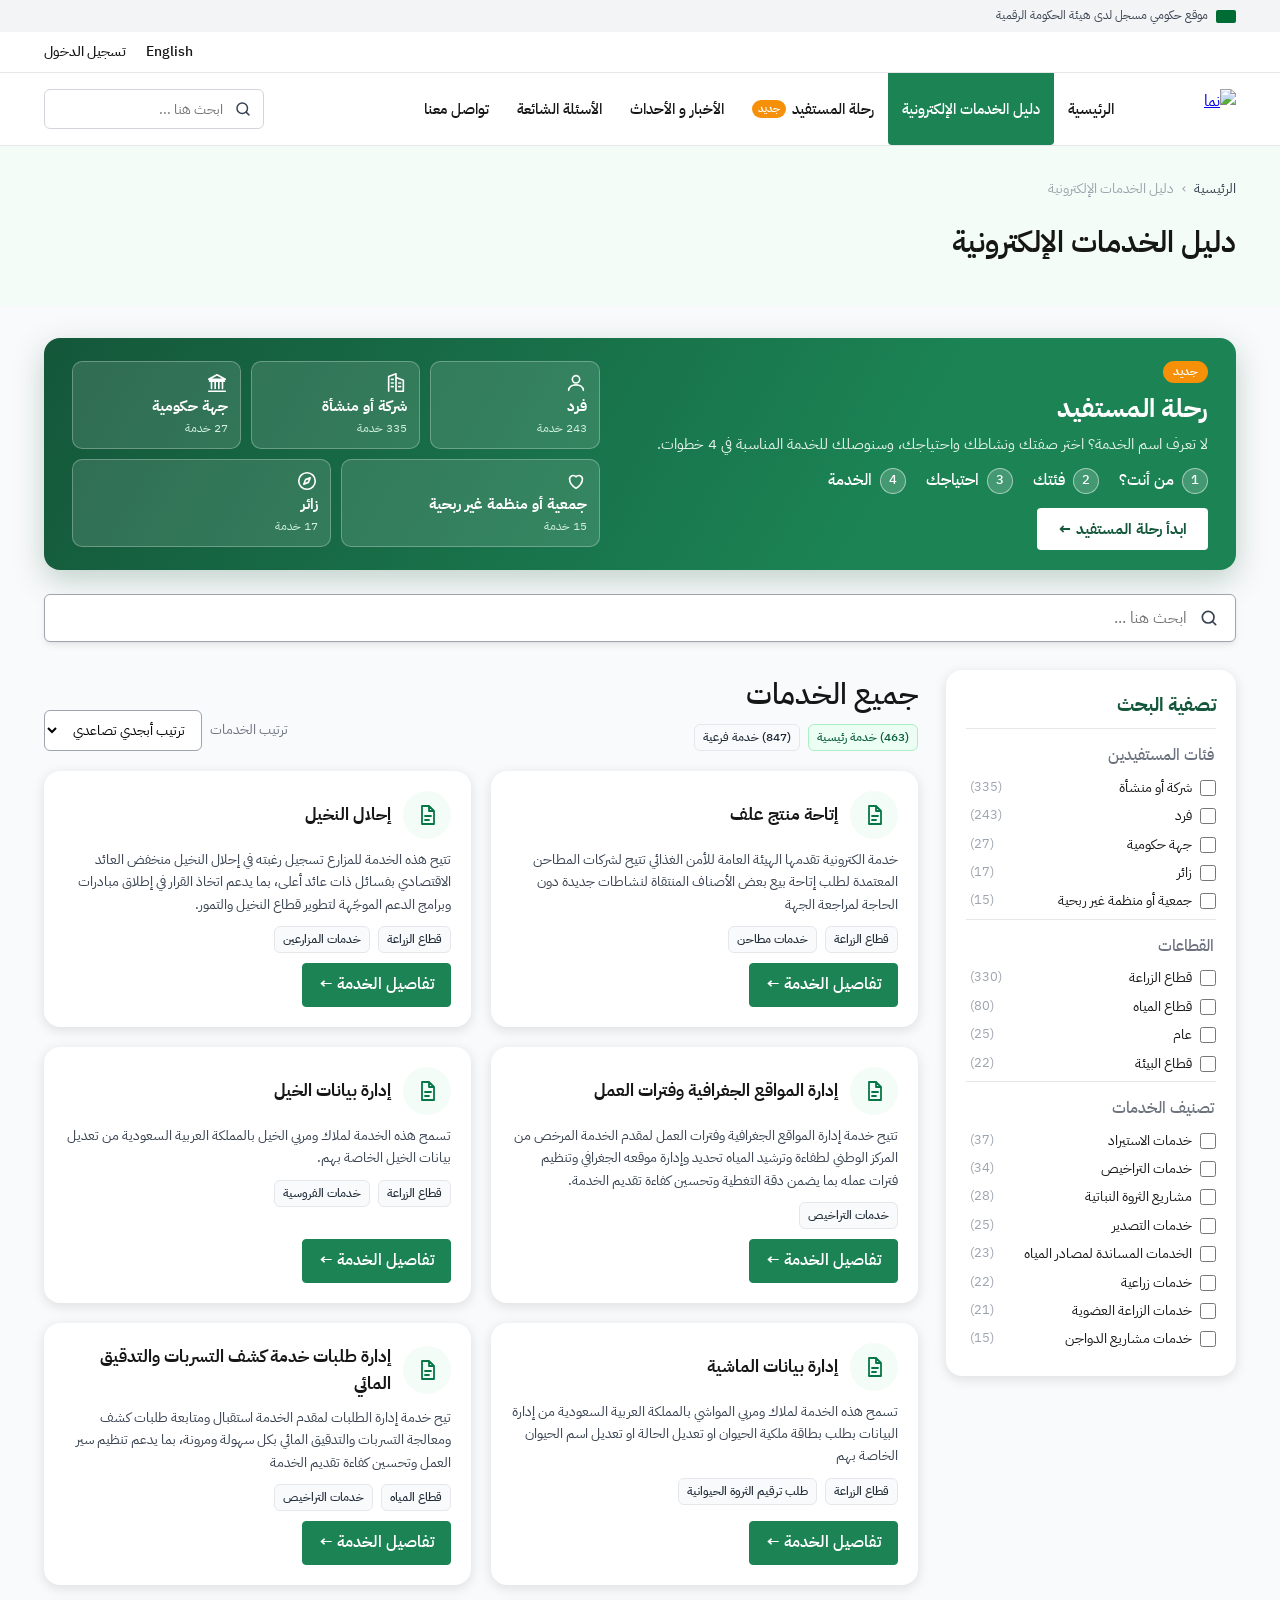
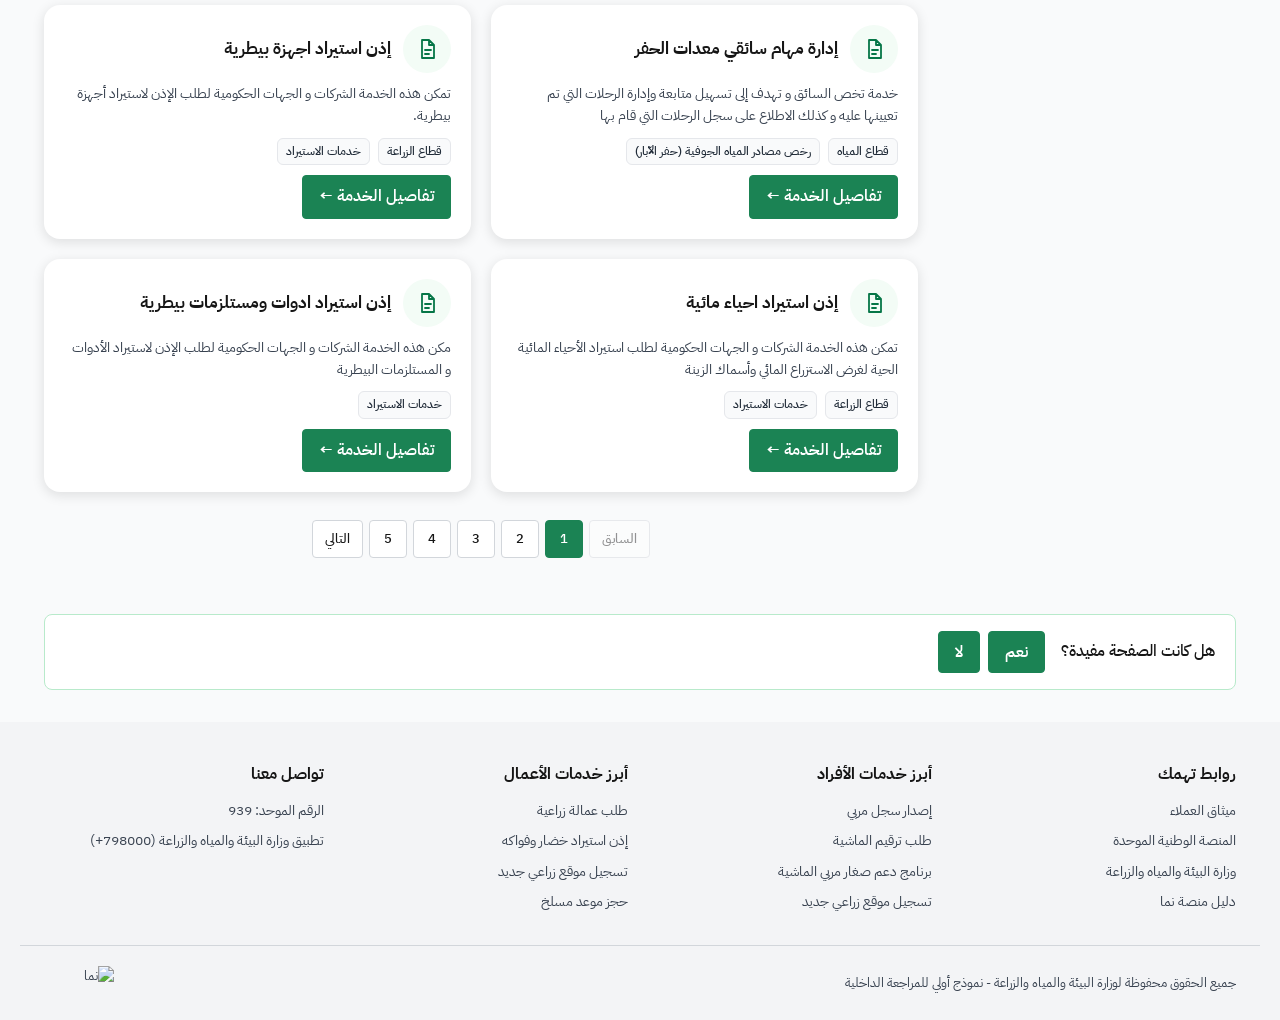
==== index.html @ 1d20d7cd "Add files via upload" ====
<!DOCTYPE html>
<html lang="ar" dir="rtl">
<head>
  <meta charset="UTF-8">
  <meta name="viewport" content="width=device-width, initial-scale=1.0">
  <title>نما | دليل الخدمات الإلكترونية</title>
  <link rel="preconnect" href="https://fonts.googleapis.com">
  <link rel="preconnect" href="https://fonts.gstatic.com" crossorigin>
  <link rel="stylesheet" href="https://fonts.googleapis.com/css2?family=IBM+Plex+Sans+Arabic:wght@400;500;600;700&display=swap">
  <link rel="stylesheet" href="styles.css">
</head>
<body data-page="guide" class="guide-page">
  <header id="site-header"></header>

  <section class="page-header">
    <div class="container">
      <nav class="breadcrumb" aria-label="مسار التنقل">
        <a href="https://naama.sa" target="_blank" rel="noopener noreferrer">الرئيسية</a>
        <span class="sep">›</span>
        <a href="index.html" aria-current="page">دليل الخدمات الإلكترونية</a>
      </nav>
      <h1>دليل الخدمات الإلكترونية</h1>
    </div>
  </section>

  <main class="container main-content">
    <section class="journey-banner" aria-labelledby="journey-banner-title">
      <div class="journey-banner-text">
        <span class="journey-banner-tag">جديد</span>
        <h2 id="journey-banner-title">رحلة المستفيد</h2>
        <p>لا تعرف اسم الخدمة؟ اختر صفتك ونشاطك واحتياجك، وسنوصلك للخدمة المناسبة في 4 خطوات.</p>
        <ol class="journey-steps">
          <li><span>1</span>من أنت؟</li>
          <li><span>2</span>فئتك</li>
          <li><span>3</span>احتياجك</li>
          <li><span>4</span>الخدمة</li>
        </ol>
        <a class="btn btn-white" href="journey.html">ابدأ رحلة المستفيد ←</a>
      </div>
      <nav id="journey-types" class="journey-types" aria-label="ابدأ الرحلة حسب نوع المستفيد"></nav>
    </section>

    <div class="search-holder">
      <svg class="search-icon" viewBox="0 0 24 24" aria-hidden="true">
        <circle cx="11" cy="11" r="7"></circle><path d="M20 20l-3.5-3.5"></path>
      </svg>
      <input id="guide-search" type="search" autocomplete="off" placeholder="ابحث هنا ..." aria-label="ابحث في الخدمات">
    </div>

    <div class="guide-layout">
      <aside class="filters" aria-labelledby="filters-title">
        <div class="filters-head">
          <h2 id="filters-title">تصفية البحث</h2>
          <button id="clear-filters" class="link-button" type="button" hidden>مسح التصفية</button>
        </div>
        <div id="filter-groups"></div>
      </aside>

      <section class="guide-results" aria-live="polite">
        <div class="results-head">
          <div>
            <h2>جميع الخدمات</h2>
            <div id="results-count" class="service-meta"></div>
          </div>
          <label class="sort-control">
            <span>ترتيب الخدمات</span>
            <select id="sort-select" class="form-control">
              <option value="az">ترتيب أبجدي تصاعدي</option>
              <option value="za">ترتيب أبجدي تنازلي</option>
            </select>
          </label>
        </div>
        <div id="guide-list" class="guide-list"></div>
        <nav id="pagination" class="pagination" aria-label="ترقيم الصفحات"></nav>
      </section>
    </div>
  </main>

  <footer id="site-footer" class="site-footer"></footer>

  <script src="layout.js"></script>
  <script src="dom.js"></script>
  <script src="data.js"></script>
  <script src="guide.js"></script>
</body>
</html>
---- styles.css ----
/* ألوان وخطوط مأخوذة من متغيرات منصة نما (naama.sa) */
:root {
  --primary: #1b8354;
  --primary-dark: #14573a;
  --primary-icon: #067647;
  --primary-25: #f7fdf9;
  --primary-50: #f3fcf6;
  --success-50: #ecfdf3;
  --success-200: #abefc6;
  --success-800: #085d3a;
  --text-default: #161616;
  --text-paragraph: #384250;
  --text-secondary: #6c737f;
  --text-muted: #9da4ae;
  --neutral-25: #f9fafb;
  --neutral-100: #f3f4f6;
  --neutral-200: #e5e7eb;
  --neutral-300: #d2d6db;
  --neutral-800: #1f2a37;
  --card-shadow: 0 3px 12px 1px rgba(0, 0, 0, .1);
  --input-shadow: 0 4px 8px -2px rgba(16, 24, 40, .1), 0 2px 4px -2px rgba(16, 24, 40, .06);
  --font: "IBM Plex Sans Arabic", "Segoe UI", Tahoma, sans-serif;
}

* { box-sizing: border-box; }

body {
  margin: 0;
  font-family: var(--font);
  font-size: 16px;
  background: var(--neutral-25);
  color: var(--text-default);
  line-height: 1.6;
}

button, input, select { font-family: inherit; }

.container { max-width: 1240px; margin: 0 auto; padding: 0 24px; }

/* ---------- الشريط العلوي ---------- */
.gov-stamp { background: var(--neutral-100); font-size: 12px; color: var(--text-paragraph); }
.gov-stamp-inner { display: flex; align-items: center; gap: 8px; min-height: 32px; }
.gov-stamp .flag { width: 20px; height: 13px; border-radius: 2px; background: #006c35; }
.top-bar { background: #fff; border-bottom: 1px solid var(--neutral-200); font-size: 14px; }
.top-bar-inner { display: flex; justify-content: flex-end; gap: 20px; min-height: 40px; align-items: center; }
.top-bar a { color: var(--text-default); text-decoration: none; font-weight: 500; }
.top-bar a:hover { color: var(--primary); }
.site-header { background: #fff; border-bottom: 1px solid var(--neutral-200); }
.header-inner { display: flex; align-items: stretch; gap: 24px; min-height: 72px; }
.nav-new {
  margin-inline-start: 6px; padding: 0 6px; border-radius: 10px; font-size: 11px; font-weight: 600;
  background: #f79009; color: #fff;
}
.header-search { position: relative; margin-inline-start: auto; align-self: center; width: 220px; }
.header-search input {
  width: 100%; height: 40px; border: 1px solid var(--neutral-300); border-radius: 6px;
  padding: 0 40px 0 12px; font-size: 14px; outline: none; background: #fff;
}
.header-search input:focus { border-color: var(--primary); }
.header-search .search-icon { right: 12px; width: 18px; height: 18px; }
.brand { display: flex; align-items: center; }
.brand img { display: block; height: 40px; width: auto; }
.main-nav { display: flex; align-items: stretch; flex-wrap: wrap; }
.main-nav a {
  display: flex; align-items: center; padding: 0 14px; color: var(--text-default);
  text-decoration: none; font-size: 15px; font-weight: 500;
}
.main-nav a:hover { color: var(--primary); }
.main-nav a.active { background: var(--primary); color: #fff; border-radius: 0 0 4px 4px; }

/* ---------- ترويسة الصفحة ---------- */
.page-header { background: var(--primary-50); padding: 32px 0 36px; }
.breadcrumb { display: flex; flex-wrap: wrap; gap: 8px; font-size: 14px; color: var(--text-muted); margin-bottom: 18px; }
.breadcrumb a { color: var(--text-paragraph); text-decoration: none; }
.breadcrumb a:last-child { color: var(--text-muted); }
.breadcrumb a:hover { color: var(--primary); }
.breadcrumb .sep { color: var(--text-muted); }
.step-label { margin: 0; color: var(--primary); font-weight: 600; font-size: 14px; }
.page-header h1 { margin: 4px 0; font-size: 30px; font-weight: 600; color: var(--text-default); }
.step-hint { margin: 0; color: var(--text-secondary); }

/* ---------- البحث ---------- */
.main-content { padding-top: 32px; padding-bottom: 48px; }
.search-holder {
  position: relative; background: #fff; border: 1px solid var(--text-muted); border-radius: 6px;
  box-shadow: var(--input-shadow);
}
.search-holder:focus-within { border-color: var(--primary); }
.search-icon {
  position: absolute; top: 50%; right: 16px; width: 20px; height: 20px; transform: translateY(-50%);
  fill: none; stroke: var(--text-paragraph); stroke-width: 2; stroke-linecap: round;
}
.search-holder input {
  width: 100%; height: 46px; border: 0; background: transparent; padding: 0 48px 0 16px;
  font-size: 16px; color: var(--text-default); outline: none;
}
.search-summary { margin: 10px 0 0; color: var(--text-secondary); font-size: 14px; }
.search-summary:empty { display: none; }

.toolbar { display: flex; justify-content: flex-end; align-items: center; margin: 20px 0 24px; }

/* ---------- الأزرار ---------- */
.btn {
  display: inline-flex; align-items: center; gap: 6px; border: 1px solid transparent; border-radius: 4px;
  padding: 8px 16px; font-size: 14px; font-weight: 500; cursor: pointer; text-decoration: none;
}
.btn[hidden] { display: none; }
.btn-light { background: var(--neutral-100); color: var(--text-default); }
.btn-light:hover { background: var(--neutral-200); }
.btn-primary { background: var(--primary); border-color: var(--primary); color: #fff; font-size: 16px; font-weight: 600; }
.btn-primary:hover { background: var(--primary-dark); border-color: var(--primary-dark); }

/* ---------- بطاقات الاختيار ---------- */
.card-grid { display: grid; grid-template-columns: repeat(auto-fill, minmax(250px, 1fr)); gap: 24px; }
/* خمس بطاقات في السطر على الشاشات العريضة، وتلتف تلقائيًا على الشاشات الصغيرة. */
@media (min-width: 900px) {
  .grid-5 { grid-template-columns: repeat(5, minmax(0, 1fr)); gap: 16px; }
}
.choice-card {
  background: #fff; border-radius: 16px; padding: 20px; box-shadow: var(--card-shadow);
  display: flex; flex-direction: column; align-items: flex-start; gap: 10px;
  color: inherit; text-decoration: none; transition: transform .15s, box-shadow .15s;
  border: 1px solid transparent;
}
.choice-card:hover, .choice-card:focus-visible {
  transform: translateY(-3px); border-color: var(--primary); outline: none;
  box-shadow: 0 8px 24px rgba(27, 131, 84, .18);
}
.choice-card.general { background: var(--primary-25); }
.icon-circle {
  width: 48px; height: 48px; border-radius: 50%; background: var(--primary-50); color: var(--primary-icon);
  display: grid; place-items: center; flex-shrink: 0;
}
.icon-circle svg { width: 24px; height: 24px; fill: none; stroke: currentColor; stroke-width: 1.8; stroke-linecap: round; stroke-linejoin: round; }
.choice-card .title { font-size: 18px; font-weight: 700; color: var(--text-default); }
.choice-card .crumb { color: var(--text-secondary); font-size: 12px; }

/* ---------- الشارات ---------- */
.badge {
  display: inline-block; font-size: 12px; font-weight: 500; padding: 3px 8px; border-radius: 6px;
  background: var(--neutral-25); border: 1px solid var(--neutral-200); color: var(--neutral-800);
}
.badge-success { background: var(--success-50); border-color: var(--success-200); color: var(--success-800); }
/* ---------- بطاقات الخدمات ---------- */
.service-list { display: grid; grid-template-columns: repeat(auto-fill, minmax(360px, 1fr)); gap: 24px; }
.service-card {
  background: #fff; border-radius: 16px; padding: 20px; box-shadow: var(--card-shadow);
  display: flex; flex-direction: column; gap: 10px;
}
.service-card h3 { margin: 4px 0 0; font-size: 18px; font-weight: 700; color: var(--text-default); }
.service-card .desc {
  margin: 0; color: var(--text-paragraph); font-size: 14px;
  display: -webkit-box; -webkit-line-clamp: 3; -webkit-box-orient: vertical; overflow: hidden;
}
.service-meta { display: flex; flex-wrap: wrap; gap: 8px; }
.paths { font-size: 13px; color: var(--text-secondary); }
.paths a { color: var(--primary); }
.service-buttons { display: flex; flex-wrap: wrap; gap: 8px; margin-top: auto; padding-top: 4px; }
.btn-outline { background: #fff; border-color: var(--primary); color: var(--primary); font-weight: 600; }
.btn-outline:hover { background: var(--primary-50); }
.selected-action { display: flex; flex-direction: column; gap: 8px; margin-top: 10px; }
.selected-action:empty { display: none; }
.selected-action-name { font-size: 13px; color: var(--text-secondary); }

.actions-title { font-size: 14px; font-weight: 600; color: var(--text-paragraph); margin-top: 4px; }
.actions { display: flex; flex-wrap: wrap; gap: 8px; }
.stage-button {
  border: 1px solid var(--primary); background: #fff; color: var(--primary); border-radius: 4px;
  padding: 6px 14px; font-size: 14px; font-weight: 600; cursor: pointer;
}
.stage-button:hover { background: var(--primary-50); }
.stage-button[aria-pressed="true"] { background: var(--primary); color: #fff; }
.operations-area { display: flex; flex-direction: column; gap: 8px; border-top: 1px dashed var(--neutral-300); padding-top: 10px; }
.operations-area:empty { display: none; }
.action-chip {
  display: inline-block; border: 1px solid var(--success-200); background: var(--success-50); color: var(--success-800);
  border-radius: 6px; padding: 5px 12px; font-size: 14px; font-weight: 500; text-decoration: none;
}
.action-chip { font-family: inherit; cursor: pointer; }
.action-chip:hover, .action-chip[aria-pressed="true"] { background: var(--primary); border-color: var(--primary); color: #fff; }

/* ---------- نافذة الأهلية والرسوم ---------- */
.modal {
  width: min(640px, calc(100% - 32px)); max-height: calc(100vh - 48px); padding: 0; border: none;
  border-radius: 16px; box-shadow: var(--card-shadow); font-family: var(--font); color: var(--text-default);
}
.modal::backdrop { background: rgba(31, 42, 55, .55); }
.modal h2 { margin: 0; font-size: 20px; font-weight: 700; }
.modal-header {
  display: flex; justify-content: space-between; align-items: flex-start; gap: 16px;
  padding: 20px 24px; background: var(--primary-50); border-bottom: 1px solid var(--neutral-200);
}
.modal-header .hint { margin: 4px 0 0; }
.modal-subtitle { margin: 4px 0 0; font-size: 14px; font-weight: 600; color: var(--primary-dark); }
.modal-close {
  border: none; background: transparent; font-size: 26px; line-height: 1; cursor: pointer; color: var(--text-secondary);
}
.modal-body { padding: 8px 24px 24px; display: flex; flex-direction: column; gap: 12px; }
.modal-section-title { margin: 12px 0 0; font-size: 16px; font-weight: 700; color: var(--primary-dark); }
.fee-text { margin: 0; color: var(--text-paragraph); }
.hint { margin: 0; font-size: 13px; color: var(--text-secondary); }
.fee-calculator { display: grid; gap: 12px; }
.form-field { display: grid; gap: 6px; font-size: 14px; font-weight: 500; }
.form-field[hidden] { display: none; }
.form-control {
  font: inherit; padding: 8px 12px; border: 1px solid var(--text-muted); border-radius: 6px; background: #fff;
}
.form-control:focus { outline: 2px solid var(--primary); outline-offset: 1px; }
.question { border: 1px solid var(--neutral-200); border-radius: 8px; padding: 12px 16px; margin: 0; }
.question legend { padding: 0 4px; font-size: 15px; font-weight: 500; }
.question-options { display: flex; gap: 24px; margin-top: 8px; }
.radio-option { display: inline-flex; align-items: center; gap: 6px; cursor: pointer; }
.radio-option input { accent-color: var(--primary); width: 18px; height: 18px; }
.modal-actions { display: flex; gap: 8px; margin-top: 4px; }
.result-area:empty { display: none; }
.result-box { border-radius: 8px; padding: 16px; display: flex; flex-direction: column; gap: 8px; border: 1px solid; }
.result-box p, .result-box ul { margin: 0; }
.result-box.success { background: var(--success-50); border-color: var(--success-200); color: var(--success-800); }
.result-box.success .btn { align-self: flex-start; }
.result-box.error { background: #fef3f2; border-color: #fecdca; color: #912018; }
.result-box.error ul { padding-inline-start: 20px; }
.fixed-message { font-weight: 700; }

/* ---------- نتائج البحث وحالات أخرى ---------- */
.result-section-title { font-size: 19px; font-weight: 700; color: var(--primary-dark); margin: 8px 0 16px; }
.result-section-title:not(:first-child) { margin-top: 32px; }
.empty {
  background: var(--neutral-25); border: 1px dashed var(--neutral-300); border-radius: 16px;
  padding: 32px; text-align: center; color: var(--text-secondary);
}

/* ---------- مدخل رحلة المستفيد في صفحة الدليل ---------- */
.journey-banner {
  display: grid; grid-template-columns: minmax(0, 1.1fr) minmax(0, 1fr); gap: 28px; align-items: center;
  margin-bottom: 24px; padding: 20px 28px; border-radius: 16px; color: #fff;
  background: linear-gradient(120deg, var(--primary-dark), var(--primary) 70%);
  box-shadow: 0 10px 30px rgba(20, 87, 58, .25);
}
.journey-banner h2 { margin: 4px 0 2px; font-size: 26px; font-weight: 700; }
.journey-banner p { margin: 0 0 12px; color: #e6f4ec; font-size: 15px; }
.journey-banner-tag { display: inline-block; padding: 1px 10px; border-radius: 12px; background: #f79009; font-size: 12px; font-weight: 600; }
.journey-steps { list-style: none; display: flex; flex-wrap: wrap; gap: 8px 20px; padding: 0; margin: 0 0 14px; font-weight: 500; }
.journey-steps li { display: flex; align-items: center; gap: 8px; }
.journey-steps span {
  width: 26px; height: 26px; border-radius: 50%; display: grid; place-items: center;
  background: rgba(255, 255, 255, .18); border: 1px solid rgba(255, 255, 255, .5); font-size: 13px;
}
.btn-white { background: #fff; color: var(--primary-dark); font-size: 15px; font-weight: 700; padding: 8px 20px; }
.btn-white:hover { background: var(--primary-50); }
/* ستة أعمدة: الثلاثة الأولى تأخذ عمودين والأخيرتان ثلاثة، فتتطابق حواف الصفين. */
.journey-types { display: grid; grid-template-columns: repeat(6, minmax(0, 1fr)); gap: 10px; }
.journey-type:nth-child(-n+3) { grid-column: span 2; }
.journey-type:nth-child(n+4) { grid-column: span 3; }
.journey-type {
  display: flex; flex-direction: column; gap: 2px; padding: 10px 12px; border-radius: 10px; text-decoration: none; color: #fff;
  background: rgba(255, 255, 255, .12); border: 1px solid rgba(255, 255, 255, .28); transition: background .15s, transform .15s;
}
.journey-type:hover, .journey-type:focus-visible { background: rgba(255, 255, 255, .24); transform: translateY(-2px); outline: none; }
.journey-type svg { width: 22px; height: 22px; fill: none; stroke: currentColor; stroke-width: 1.8; stroke-linecap: round; stroke-linejoin: round; }
.journey-type .title { font-weight: 700; font-size: 15px; line-height: 1.4; }
.journey-type .count { font-size: 12px; color: #d3f0df; }

/* ---------- صفحة الدليل: التصفية والنتائج ---------- */
.guide-layout { display: grid; grid-template-columns: 290px minmax(0, 1fr); gap: 28px; margin-top: 28px; align-items: start; }
.filters { background: #fff; border-radius: 16px; padding: 20px; box-shadow: var(--card-shadow); }
.filters-head { display: flex; justify-content: space-between; align-items: center; margin-bottom: 8px; }
.filters h2 { margin: 0; font-size: 19.2px; font-weight: 700; color: var(--primary-dark); }
.link-button { border: none; background: none; color: var(--primary); cursor: pointer; font-size: 14px; font-weight: 600; }
.link-button[hidden] { display: none; }
.filter-group { border: none; border-top: 1px solid var(--neutral-200); margin: 0; padding: 14px 0 6px; }
.filter-group legend { float: right; width: 100%; margin-bottom: 8px; font-weight: 500; color: var(--text-secondary); }
.filter-options { clear: both; max-height: 220px; overflow-y: auto; display: grid; gap: 6px; padding-inline-end: 4px; }
.filter-option { display: flex; align-items: flex-start; gap: 8px; font-size: 14px; cursor: pointer; }
.filter-option input { accent-color: var(--primary); width: 16px; height: 16px; margin: 3px 0 0; flex-shrink: 0; }
.filter-label { flex: 1; }
.filter-count { color: var(--text-muted); font-size: 13px; }
.results-head { display: flex; justify-content: space-between; align-items: flex-end; gap: 16px; flex-wrap: wrap; margin-bottom: 20px; }
.results-head h2 { margin: 0 0 6px; font-size: 30px; font-weight: 500; }
.sort-control { display: flex; align-items: center; gap: 8px; font-size: 14px; color: var(--text-secondary); }
.guide-list { display: grid; grid-template-columns: repeat(2, minmax(0, 1fr)); gap: 20px; }
.guide-card {
  background: #fff; border-radius: 16px; padding: 20px; box-shadow: var(--card-shadow);
  display: flex; flex-direction: column; gap: 10px;
}
.guide-card-head { display: flex; align-items: center; gap: 12px; }
.guide-card h3 { margin: 0; font-size: 17px; font-weight: 700; }
.guide-card .desc {
  margin: 0; color: var(--text-paragraph); font-size: 14px;
  display: -webkit-box; -webkit-line-clamp: 3; -webkit-box-orient: vertical; overflow: hidden;
}
.guide-card-button { align-self: flex-start; margin-top: auto; }
.pagination { display: flex; justify-content: center; flex-wrap: wrap; gap: 6px; margin-top: 28px; }
.page-button {
  min-width: 38px; height: 38px; padding: 0 12px; border-radius: 4px; border: 1px solid var(--neutral-300);
  background: #fff; color: var(--text-default); cursor: pointer; font-weight: 500;
}
.page-button:hover:not(:disabled) { border-color: var(--primary); color: var(--primary); }
.page-button.current { background: var(--primary); border-color: var(--primary); color: #fff; }
.page-button:disabled { opacity: .45; cursor: default; }

/* ---------- التقييم والتذييل ---------- */
.page-feedback { padding-bottom: 32px; }
.feedback-box {
  display: flex; align-items: center; flex-wrap: wrap; gap: 16px; padding: 16px 20px;
  background: #fff; border: 1px solid #b8eacb; border-radius: 8px; font-weight: 500;
}
.feedback-actions { display: flex; gap: 8px; }
.feedback-actions[hidden], .feedback-thanks[hidden] { display: none; }
.feedback-thanks { color: var(--success-800); }
.site-footer { background: var(--neutral-25); padding-top: 8px; }
.footer-main { background: var(--neutral-100); padding: 40px 0 0; font-size: 14px; color: var(--text-paragraph); }
.footer-grid { display: grid; grid-template-columns: repeat(4, minmax(0, 1fr)); gap: 24px; }
.footer-col h2 { margin: 0 0 12px; font-size: 16px; font-weight: 700; color: var(--text-default); }
.footer-col ul { list-style: none; margin: 0; padding: 0; display: grid; gap: 8px; }
.footer-col a { color: var(--text-paragraph); text-decoration: none; }
.footer-col a:hover { color: var(--primary); text-decoration: underline; }
.footer-col p { margin: 0 0 8px; }
.footer-bottom {
  display: flex; justify-content: space-between; align-items: center; gap: 16px; flex-wrap: wrap;
  margin-top: 32px; padding: 20px 24px; border-top: 1px solid var(--neutral-300); font-size: 13px;
}

@media (max-width: 1000px) {
  .journey-banner, .guide-layout { grid-template-columns: 1fr; }
  .guide-list { grid-template-columns: 1fr; }
  .footer-grid { grid-template-columns: repeat(2, minmax(0, 1fr)); }
  .header-search { display: none; }
}

@media (max-width: 760px) {
  .header-inner { flex-wrap: wrap; }
  .main-nav a:not(.active) { display: none; }
  .service-list { grid-template-columns: 1fr; }
  .footer-grid { grid-template-columns: 1fr; }
}
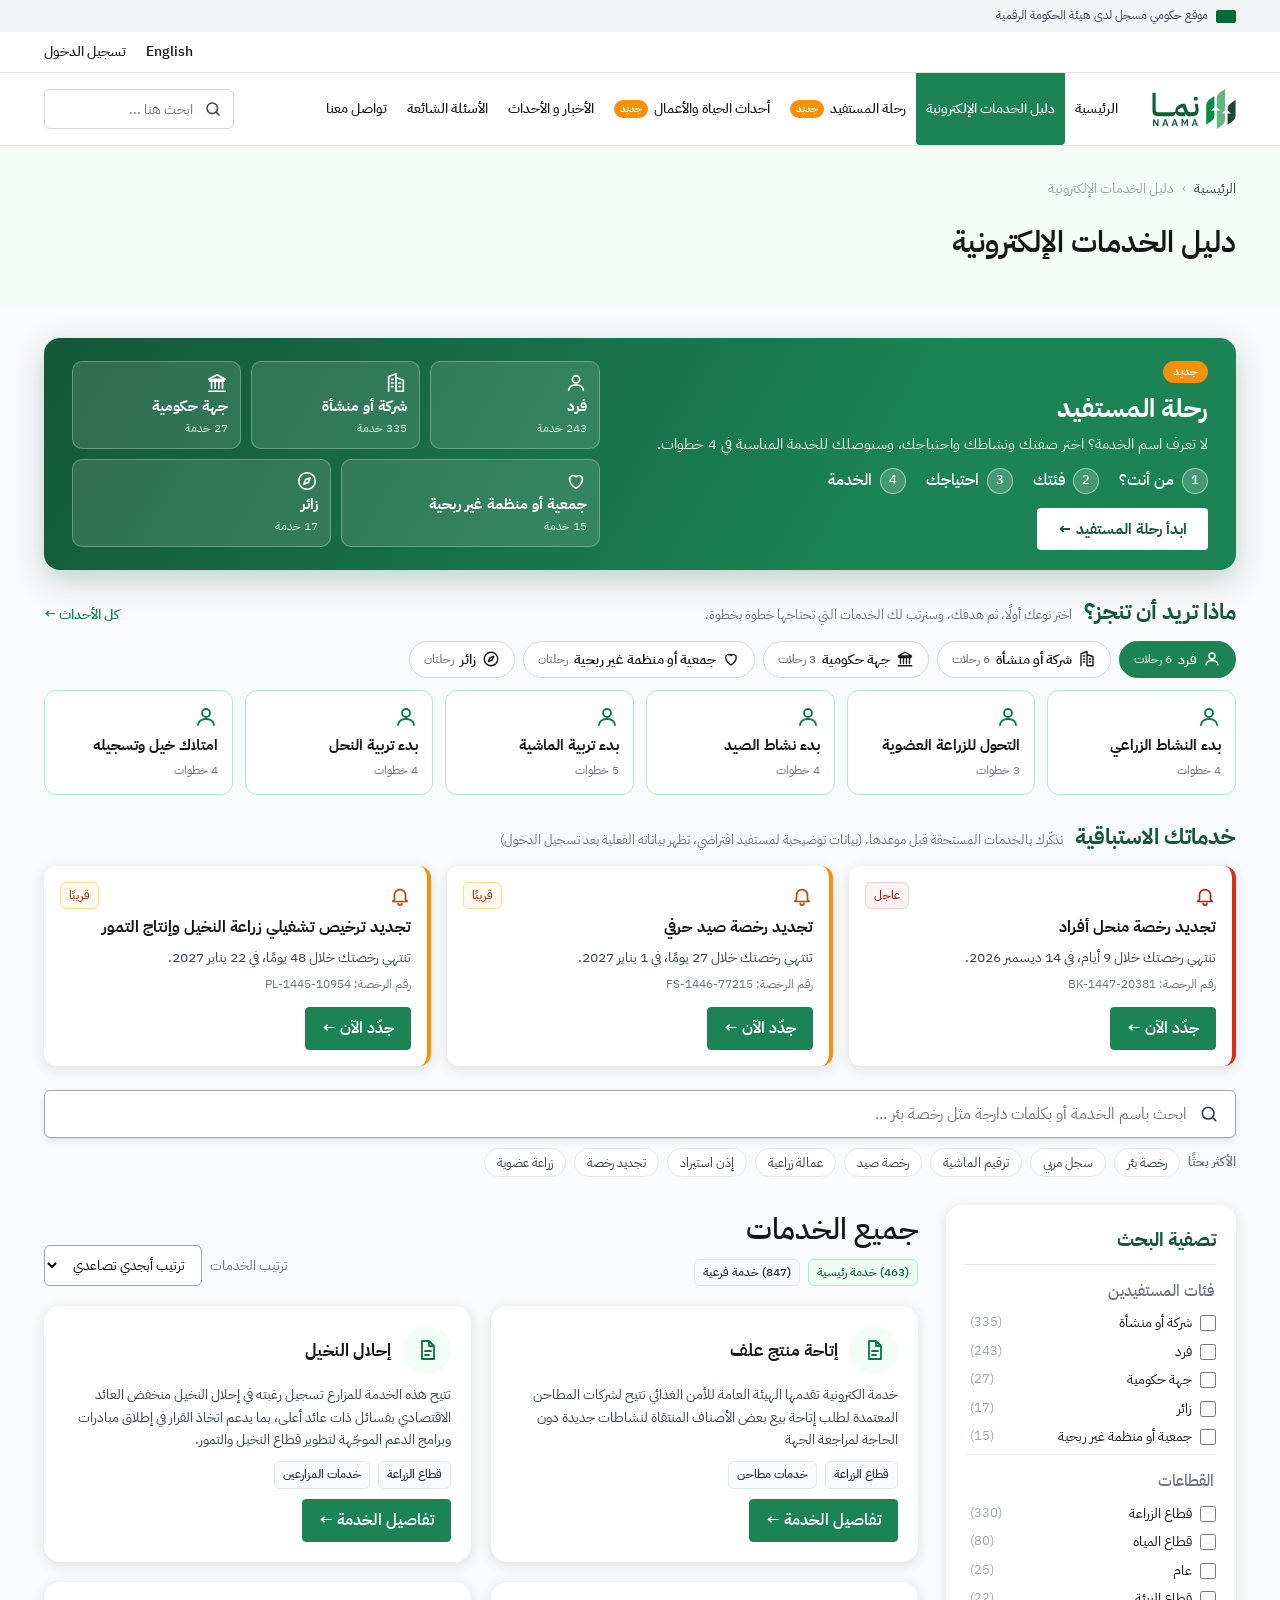
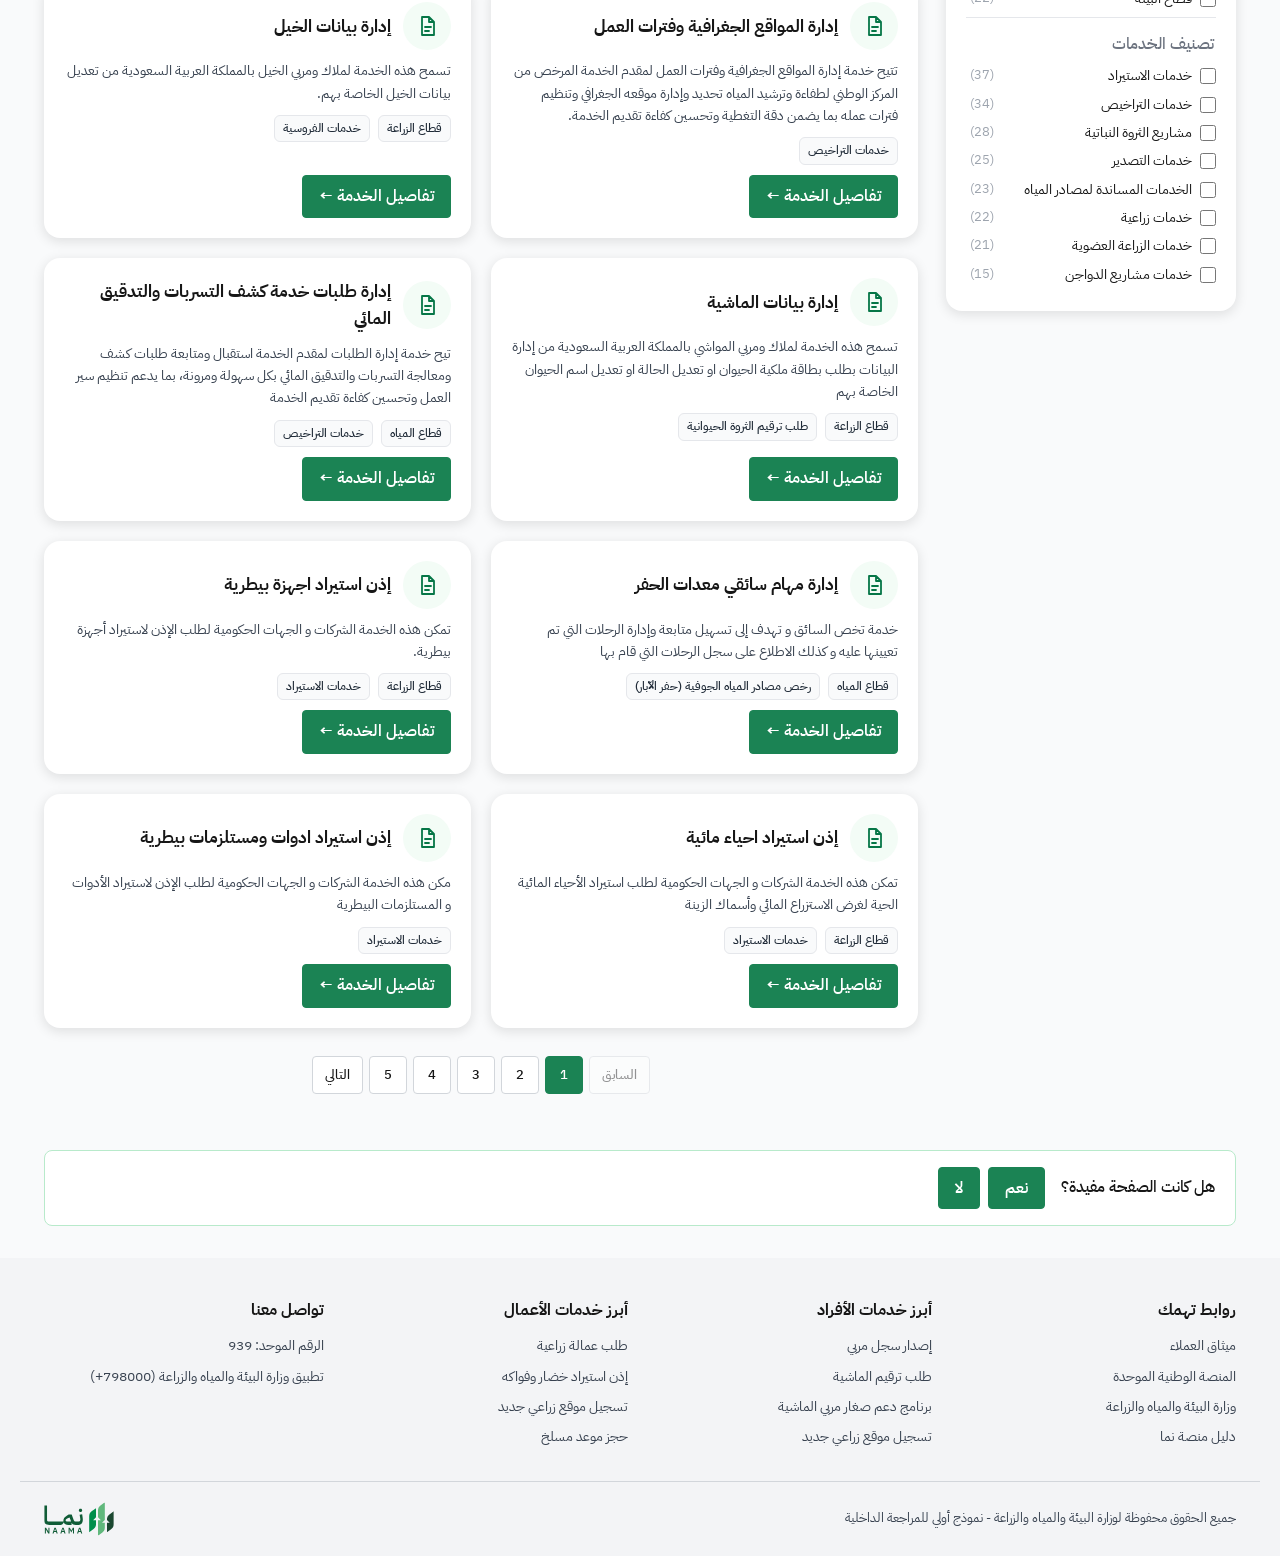
==== commit ca159587: "Add files via upload" ====
--- a/index.html
+++ b/index.html
@@ -40,12 +40,31 @@
       <nav id="journey-types" class="journey-types" aria-label="ابدأ الرحلة حسب نوع المستفيد"></nav>
     </section>
 
+    <section class="life-events" aria-labelledby="life-events-title">
+      <div class="proactive-head">
+        <h2 id="life-events-title">ماذا تريد أن تنجز؟</h2>
+        <span class="hint">اختر نوعك أولًا، ثم هدفك، وسنرتب لك الخدمات التي تحتاجها خطوة بخطوة.</span>
+        <a class="link-button see-all" href="events.html">كل الأحداث ←</a>
+      </div>
+      <div id="life-event-types" class="type-tabs" role="group" aria-label="نوع المستفيد"></div>
+      <nav id="life-events-list" class="life-events-list" aria-label="أحداث الحياة والأعمال"></nav>
+    </section>
+
+    <section class="proactive" aria-labelledby="proactive-title">
+      <div class="proactive-head">
+        <h2 id="proactive-title">خدماتك الاستباقية</h2>
+        <span class="hint">نذكّرك بالخدمات المستحقة قبل موعدها. (بيانات توضيحية لمستفيد افتراضي، تظهر بياناته الفعلية بعد تسجيل الدخول)</span>
+      </div>
+      <div id="proactive-list" class="proactive-list"></div>
+    </section>
+
     <div class="search-holder">
       <svg class="search-icon" viewBox="0 0 24 24" aria-hidden="true">
         <circle cx="11" cy="11" r="7"></circle><path d="M20 20l-3.5-3.5"></path>
       </svg>
-      <input id="guide-search" type="search" autocomplete="off" placeholder="ابحث هنا ..." aria-label="ابحث في الخدمات">
+      <input id="guide-search" type="search" autocomplete="off" placeholder="ابحث باسم الخدمة أو بكلمات دارجة مثل رخصة بئر ..." aria-label="ابحث في الخدمات">
     </div>
+    <div id="search-suggestions" class="search-suggestions" aria-label="الأكثر بحثًا"></div>
 
     <div class="guide-layout">
       <aside class="filters" aria-labelledby="filters-title">
@@ -81,6 +100,8 @@
   <script src="layout.js"></script>
   <script src="dom.js"></script>
   <script src="data.js"></script>
+  <script src="life-events.js"></script>
+  <script src="search.js"></script>
   <script src="guide.js"></script>
 </body>
 </html>
--- a/styles.css
+++ b/styles.css
@@ -51,7 +51,7 @@
   margin-inline-start: 6px; padding: 0 6px; border-radius: 10px; font-size: 11px; font-weight: 600;
   background: #f79009; color: #fff;
 }
-.header-search { position: relative; margin-inline-start: auto; align-self: center; width: 220px; }
+.header-search { position: relative; margin-inline-start: auto; align-self: center; width: 190px; flex-shrink: 0; }
 .header-search input {
   width: 100%; height: 40px; border: 1px solid var(--neutral-300); border-radius: 6px;
   padding: 0 40px 0 12px; font-size: 14px; outline: none; background: #fff;
@@ -60,10 +60,10 @@
 .header-search .search-icon { right: 12px; width: 18px; height: 18px; }
 .brand { display: flex; align-items: center; }
 .brand img { display: block; height: 40px; width: auto; }
-.main-nav { display: flex; align-items: stretch; flex-wrap: wrap; }
+.main-nav { display: flex; align-items: stretch; overflow-x: auto; scrollbar-width: none; }
 .main-nav a {
-  display: flex; align-items: center; padding: 0 14px; color: var(--text-default);
-  text-decoration: none; font-size: 15px; font-weight: 500;
+  display: flex; align-items: center; padding: 0 10px; color: var(--text-default);
+  text-decoration: none; font-size: 14px; font-weight: 500; white-space: nowrap;
 }
 .main-nav a:hover { color: var(--primary); }
 .main-nav a.active { background: var(--primary); color: #fff; border-radius: 0 0 4px 4px; }
@@ -96,6 +96,19 @@
 }
 .search-summary { margin: 10px 0 0; color: var(--text-secondary); font-size: 14px; }
 .search-summary:empty { display: none; }
+.search-suggestions {
+  display: flex; flex-wrap: wrap; align-items: center; gap: 8px; margin-top: 10px;
+}
+.search-suggestions[hidden] { display: none; }
+.search-suggestions-label { font-size: 13px; color: var(--text-secondary); font-weight: 600; }
+.search-chip {
+  border: 1px solid var(--neutral-200); background: #fff; color: var(--text-paragraph);
+  border-radius: 999px; padding: 4px 12px; font-size: 13px; cursor: pointer;
+}
+.search-chip:hover, .search-chip:focus-visible {
+  border-color: var(--primary); color: var(--primary-dark); background: var(--primary-50);
+}
+.empty .search-suggestions { justify-content: center; margin-top: 14px; }
 
 .toolbar { display: flex; justify-content: flex-end; align-items: center; margin: 20px 0 24px; }
 
@@ -181,7 +194,7 @@
 
 /* ---------- نافذة الأهلية والرسوم ---------- */
 .modal {
-  width: min(640px, calc(100% - 32px)); max-height: calc(100vh - 48px); padding: 0; border: none;
+  width: min(640px, calc(100% - 32px)); max-height: calc(100vh - 48px); overflow-y: auto; padding: 0; border: none;
   border-radius: 16px; box-shadow: var(--card-shadow); font-family: var(--font); color: var(--text-default);
 }
 .modal::backdrop { background: rgba(31, 42, 55, .55); }
@@ -219,6 +232,14 @@
 .result-box.success .btn { align-self: flex-start; }
 .result-box.error { background: #fef3f2; border-color: #fecdca; color: #912018; }
 .result-box.error ul { padding-inline-start: 20px; }
+.result-box.next-steps { background: #fffaeb; border-color: #fedf89; color: #7a2e0e; }
+.next-steps-list { list-style: none; padding: 0; margin: 4px 0 0; display: grid; gap: 10px; }
+.next-step {
+  display: flex; flex-direction: column; gap: 8px; padding: 12px;
+  background: #fff; border: 1px solid #fedf89; border-radius: 8px;
+}
+.next-step .btn { align-self: flex-start; }
+.question.failed { border-color: #fedf89; background: #fffcf5; }
 .fixed-message { font-weight: 700; }
 
 /* ---------- نتائج البحث وحالات أخرى ---------- */
@@ -259,6 +280,94 @@
 .journey-type svg { width: 22px; height: 22px; fill: none; stroke: currentColor; stroke-width: 1.8; stroke-linecap: round; stroke-linejoin: round; }
 .journey-type .title { font-weight: 700; font-size: 15px; line-height: 1.4; }
 .journey-type .count { font-size: 12px; color: #d3f0df; }
+
+/* ---------- أحداث الحياة والأعمال ---------- */
+.life-events { margin-bottom: 24px; }
+.life-events[hidden] { display: none; }
+.see-all { margin-inline-start: auto; text-decoration: none; }
+.life-events-list { display: grid; grid-template-columns: repeat(auto-fit, minmax(170px, 1fr)); gap: 12px; }
+.life-event-chip {
+  display: flex; flex-direction: column; gap: 4px; padding: 14px; border-radius: 12px; background: #fff;
+  border: 1px solid var(--success-200); color: var(--text-default); text-decoration: none; transition: border-color .15s, transform .15s;
+}
+.life-event-chip:hover, .life-event-chip:focus-visible { border-color: var(--primary); transform: translateY(-2px); outline: none; }
+.life-event-chip svg { width: 24px; height: 24px; fill: none; stroke: var(--primary-icon); stroke-width: 1.8; stroke-linecap: round; stroke-linejoin: round; }
+.life-event-chip .title { font-weight: 700; font-size: 15px; }
+.life-event-chip .count { font-size: 12px; color: var(--text-secondary); }
+.type-tabs { display: flex; flex-wrap: wrap; gap: 8px; margin-bottom: 12px; }
+.type-tab {
+  display: inline-flex; align-items: center; gap: 6px; padding: 7px 14px; border-radius: 20px; cursor: pointer;
+  border: 1px solid var(--neutral-300); background: #fff; color: var(--text-default); font-size: 14px; font-weight: 600;
+}
+.type-tab svg { width: 18px; height: 18px; fill: none; stroke: currentColor; stroke-width: 1.8; stroke-linecap: round; stroke-linejoin: round; }
+.type-tab .count { font-size: 12px; font-weight: 500; color: var(--text-secondary); }
+.type-tab:hover { border-color: var(--primary); color: var(--primary); }
+.type-tab[aria-pressed="true"] { background: var(--primary); border-color: var(--primary); color: #fff; }
+.type-tab[aria-pressed="true"] .count { color: #d3f0df; }
+.events-grid { grid-template-columns: repeat(auto-fill, minmax(260px, 1fr)); margin-bottom: 24px; }
+.event-stats { display: grid; grid-template-columns: repeat(auto-fit, minmax(150px, 1fr)); gap: 12px; max-width: 920px; margin-bottom: 20px; }
+.event-stat {
+  display: flex; flex-direction: column; gap: 2px; padding: 12px 14px; border-radius: 12px;
+  background: #fff; border: 1px solid var(--success-200);
+}
+.event-stat strong { font-size: 20px; color: var(--primary-dark); }
+.event-stat span { font-size: 13px; color: var(--text-secondary); }
+.step-details {
+  display: grid; grid-template-columns: repeat(2, minmax(0, 1fr)); gap: 6px 16px; padding: 10px 12px;
+  border-radius: 8px; background: var(--neutral-25); border: 1px solid var(--neutral-200); font-size: 13px;
+}
+.step-detail { display: flex; flex-direction: column; }
+.step-detail-label { font-weight: 600; color: var(--text-secondary); font-size: 12px; }
+@media (max-width: 760px) { .step-details { grid-template-columns: 1fr; } }
+.event-summary { font-size: 14px; color: var(--text-paragraph); }
+
+.event-progress { display: grid; gap: 8px; max-width: 920px; margin-bottom: 24px; font-weight: 600; color: var(--primary-dark); }
+.progress-track { height: 10px; border-radius: 5px; background: var(--neutral-200); overflow: hidden; }
+.progress-fill { display: block; height: 100%; background: var(--primary); transition: width .3s; }
+.timeline { list-style: none; margin: 0 0 24px; padding: 0; max-width: 920px; }
+.timeline-step { position: relative; display: flex; gap: 16px; padding-bottom: 20px; }
+/* الخط الرأسي يصل بين علامات الخطوات، ولا يظهر بعد الخطوة الأخيرة. */
+.timeline-step:not(:last-child)::before {
+  content: ""; position: absolute; top: 40px; bottom: 0; right: 19px; width: 2px; background: var(--neutral-300);
+}
+.timeline-marker {
+  flex-shrink: 0; width: 40px; height: 40px; border-radius: 50%; display: grid; place-items: center; font-weight: 700;
+  background: #fff; border: 2px solid var(--primary); color: var(--primary); position: relative; z-index: 1;
+}
+.timeline-step.optional .timeline-marker { border-style: dashed; border-color: var(--text-muted); color: var(--text-secondary); }
+.timeline-step.done .timeline-marker { background: var(--primary); border: 2px solid var(--primary); color: #fff; }
+.timeline-body {
+  flex: 1; background: #fff; border-radius: 12px; padding: 16px; box-shadow: var(--card-shadow);
+  display: flex; flex-direction: column; gap: 6px;
+}
+.timeline-step.done .timeline-body { background: var(--primary-25); }
+.timeline-head { display: flex; align-items: center; gap: 8px; flex-wrap: wrap; }
+.timeline-head h3 { margin: 0; font-size: 17px; font-weight: 700; }
+.timeline-body .desc { margin: 0; color: var(--text-paragraph); font-size: 14px; }
+.timeline-service { font-size: 13px; color: var(--text-secondary); }
+.step-toggle { display: inline-flex; align-items: center; gap: 6px; font-size: 14px; cursor: pointer; }
+.step-toggle input { accent-color: var(--primary); width: 18px; height: 18px; }
+
+/* ---------- الخدمات الاستباقية ---------- */
+.proactive { margin-bottom: 24px; }
+.proactive[hidden] { display: none; }
+.proactive-head { display: flex; align-items: baseline; flex-wrap: wrap; gap: 4px 12px; margin-bottom: 12px; }
+.proactive-head h2 { margin: 0; font-size: 22px; font-weight: 700; color: var(--primary-dark); }
+.proactive-list { display: grid; grid-template-columns: repeat(auto-fit, minmax(260px, 1fr)); gap: 16px; }
+.proactive-card {
+  background: #fff; border-radius: 12px; padding: 16px; box-shadow: var(--card-shadow);
+  border-inline-start: 4px solid #f79009; display: flex; flex-direction: column; gap: 6px;
+}
+.proactive-card.urgent { border-inline-start-color: #d92d20; }
+.proactive-card-head { display: flex; justify-content: space-between; align-items: center; }
+.proactive-icon { width: 22px; height: 22px; fill: none; stroke: #b54708; stroke-width: 1.8; stroke-linecap: round; stroke-linejoin: round; }
+.proactive-card.urgent .proactive-icon { stroke: #b42318; }
+.proactive-card h3 { margin: 0; font-size: 16px; font-weight: 700; }
+.proactive-text { margin: 0; font-size: 14px; color: var(--text-paragraph); }
+.proactive-meta { font-size: 12px; color: var(--text-secondary); }
+.proactive-card .btn { align-self: flex-start; margin-top: 6px; }
+.badge-warning { background: #fffaeb; border-color: #fedf89; color: #93370d; }
+.badge-danger { background: #fef3f2; border-color: #fecdca; color: #912018; }
 
 /* ---------- صفحة الدليل: التصفية والنتائج ---------- */
 .guide-layout { display: grid; grid-template-columns: 290px minmax(0, 1fr); gap: 28px; margin-top: 28px; align-items: start; }
@@ -327,6 +436,11 @@
   .header-search { display: none; }
 }
 
+/* على الشاشات المتوسطة تبقى روابط صفحات النموذج فقط، وتُخفى روابط موقع نما الخارجية. */
+@media (max-width: 1100px) {
+  .main-nav a.nav-external { display: none; }
+}
+
 @media (max-width: 760px) {
   .header-inner { flex-wrap: wrap; }
   .main-nav a:not(.active) { display: none; }
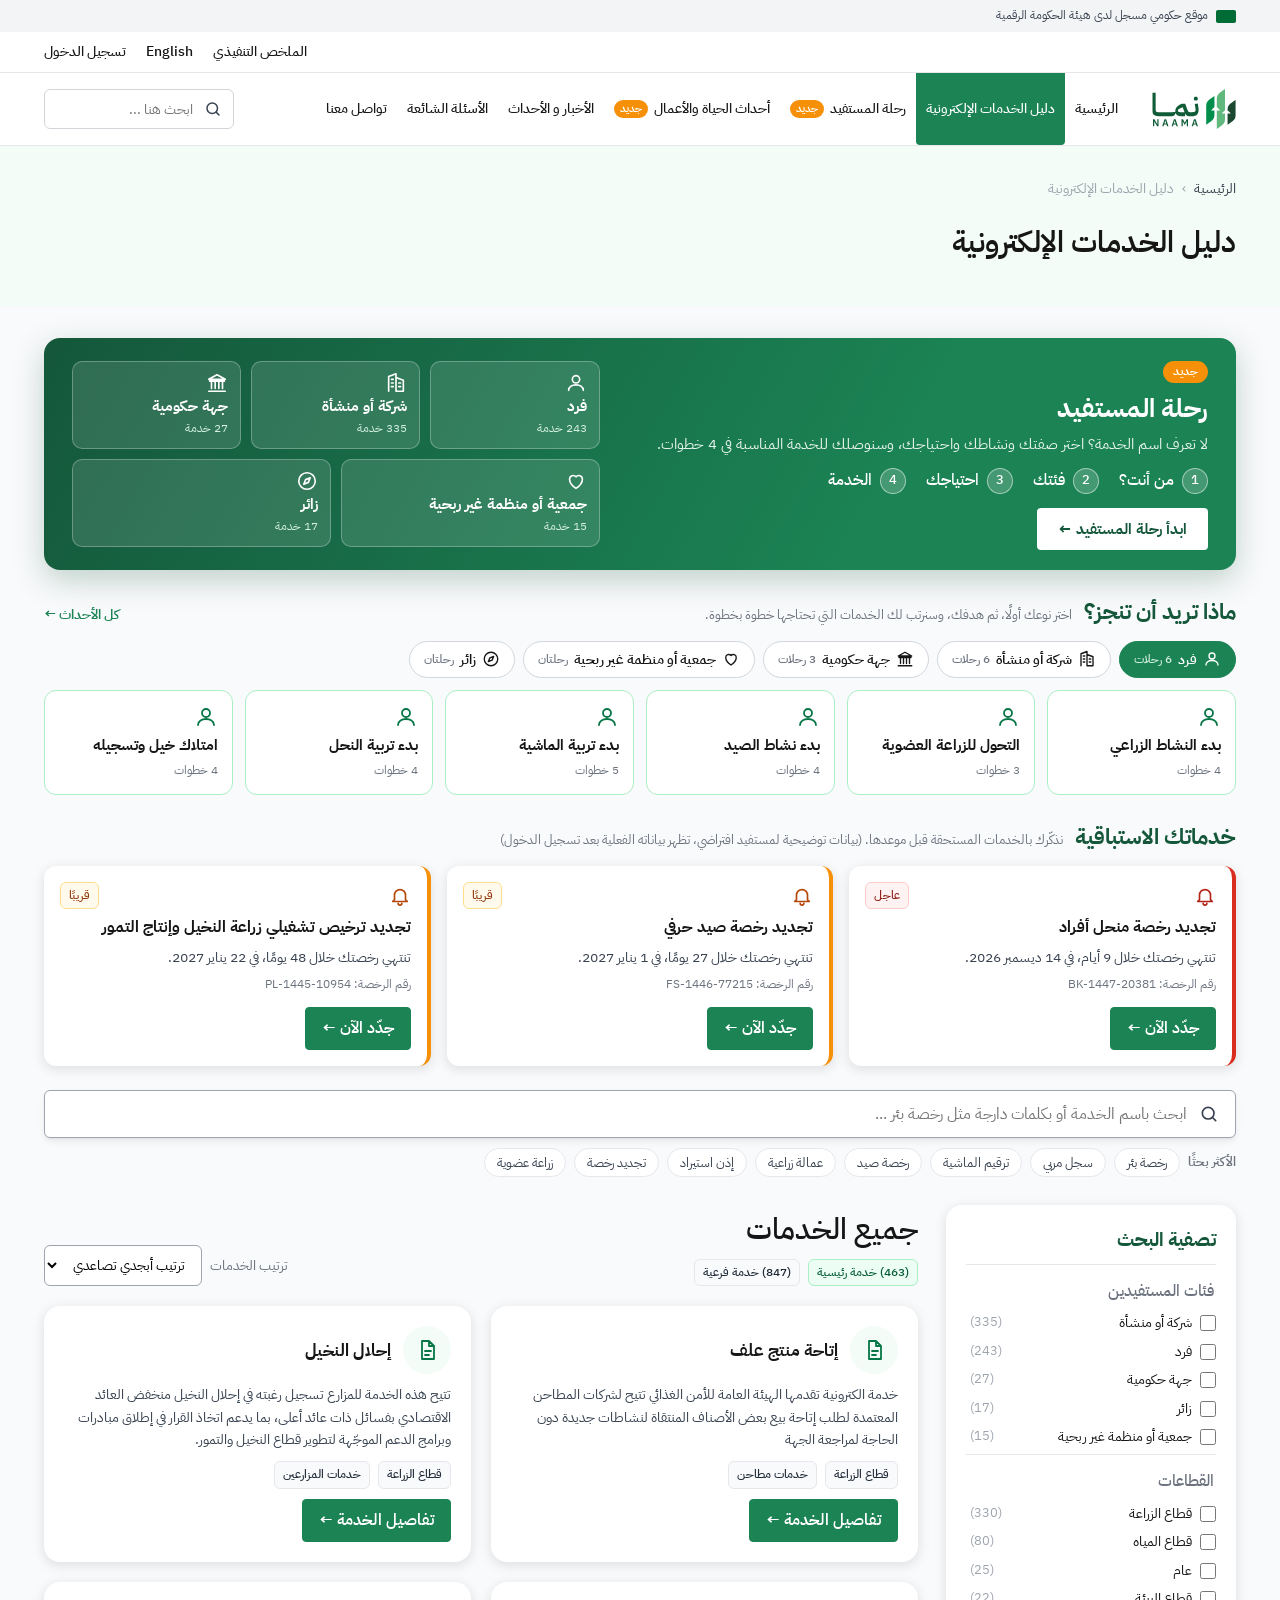
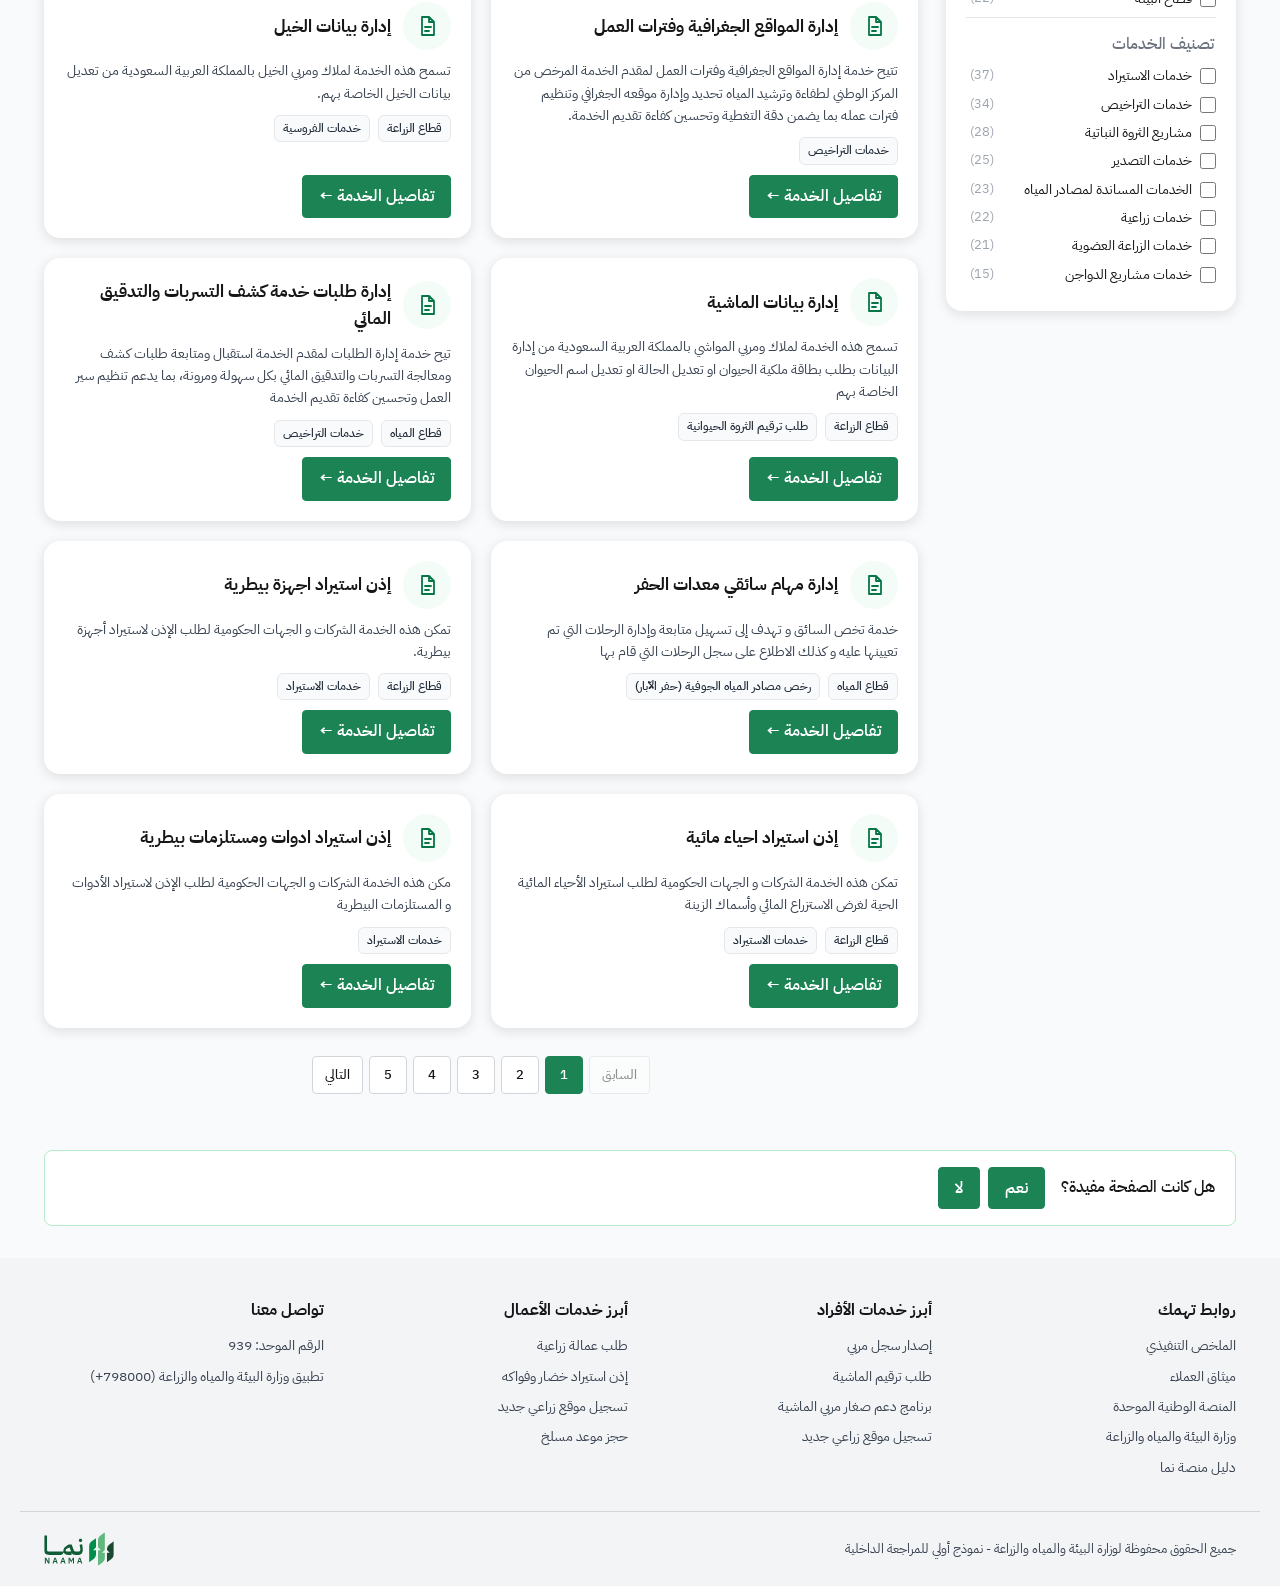
==== commit 5db3fd2d: "feat: replace GitHub prototype files with the current service details and briefing Keep the existing" ====
--- a/index.html
+++ b/index.html
@@ -98,10 +98,10 @@
   <footer id="site-footer" class="site-footer"></footer>
 
   <script src="layout.js"></script>
-  <script src="dom.js"></script>
+  <script src="dom.js?v=1"></script>
   <script src="data.js"></script>
   <script src="life-events.js"></script>
   <script src="search.js"></script>
-  <script src="guide.js"></script>
+  <script src="guide.js?v=1"></script>
 </body>
 </html>
--- a/styles.css
+++ b/styles.css
@@ -45,6 +45,7 @@
 .top-bar-inner { display: flex; justify-content: flex-end; gap: 20px; min-height: 40px; align-items: center; }
 .top-bar a { color: var(--text-default); text-decoration: none; font-weight: 500; }
 .top-bar a:hover { color: var(--primary); }
+.top-bar a[aria-current="page"] { color: var(--primary); font-weight: 700; }
 .site-header { background: #fff; border-bottom: 1px solid var(--neutral-200); }
 .header-inner { display: flex; align-items: stretch; gap: 24px; min-height: 72px; }
 .nav-new {
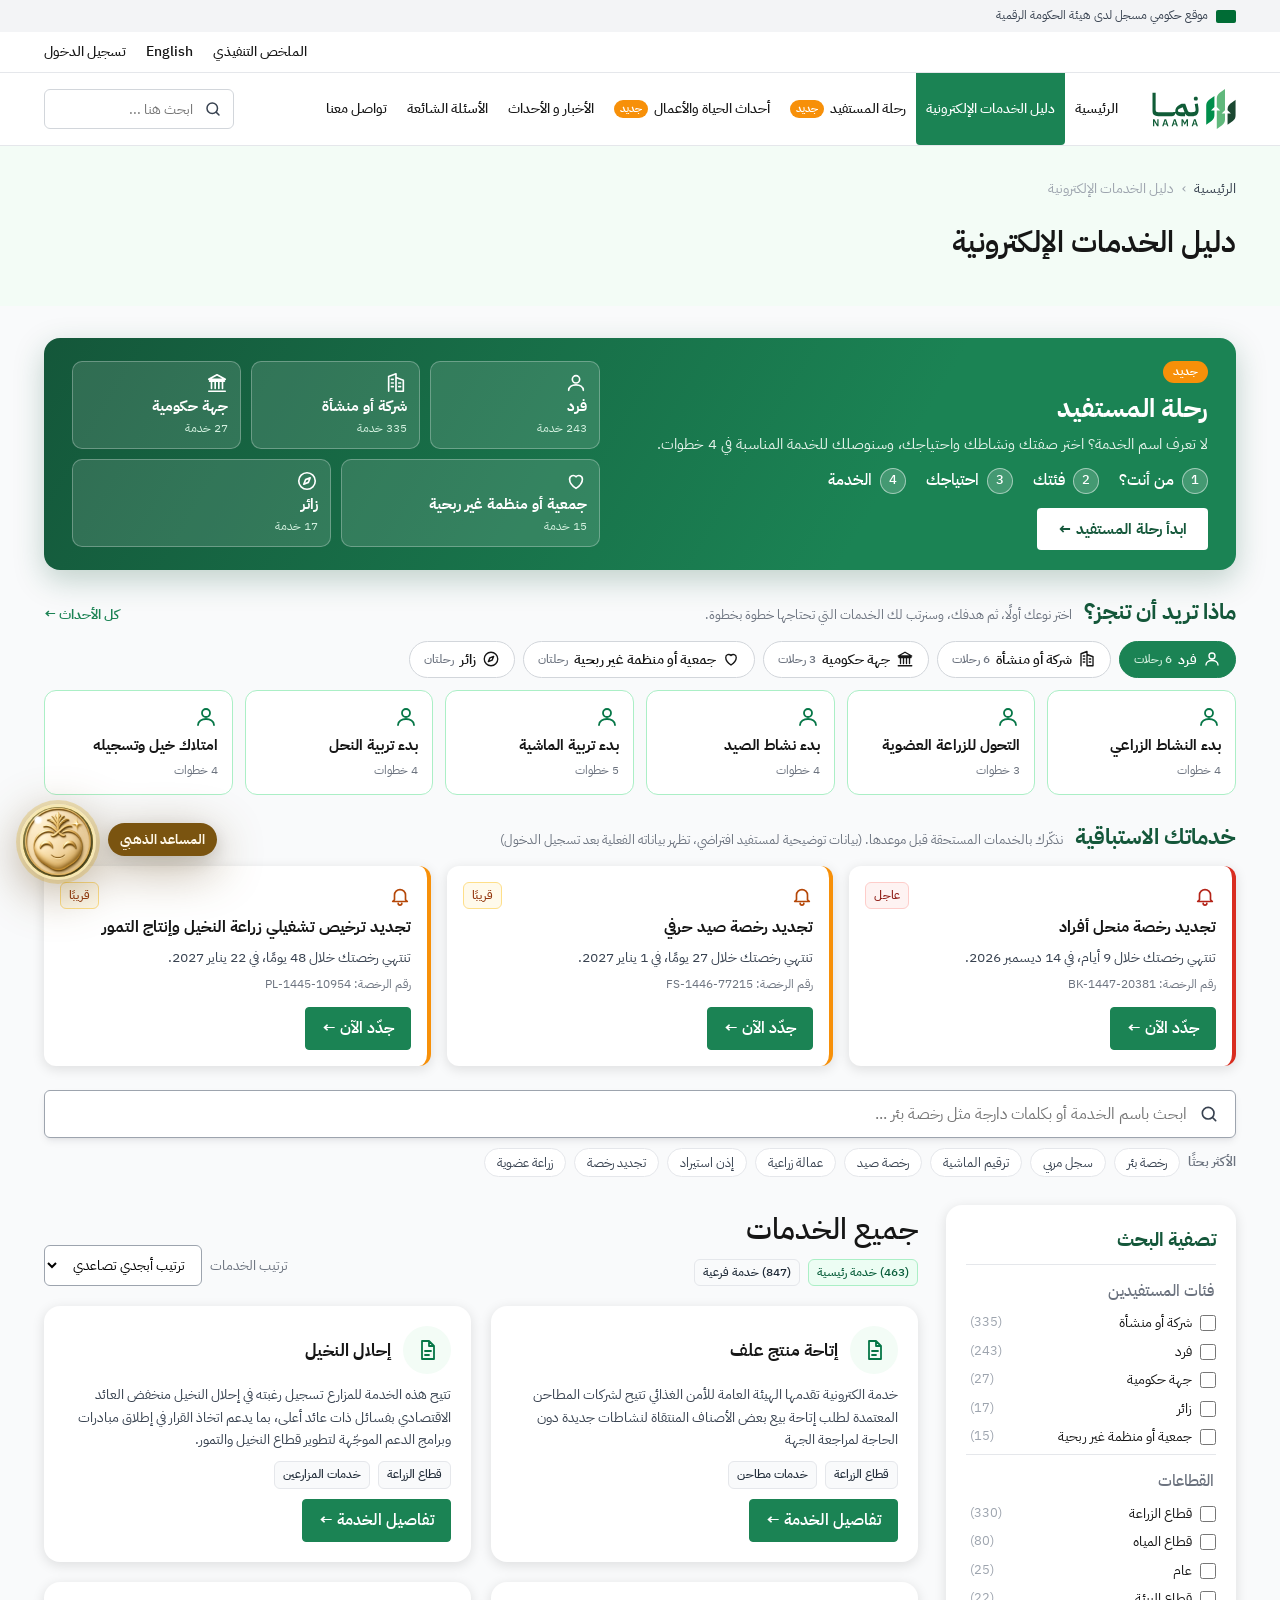
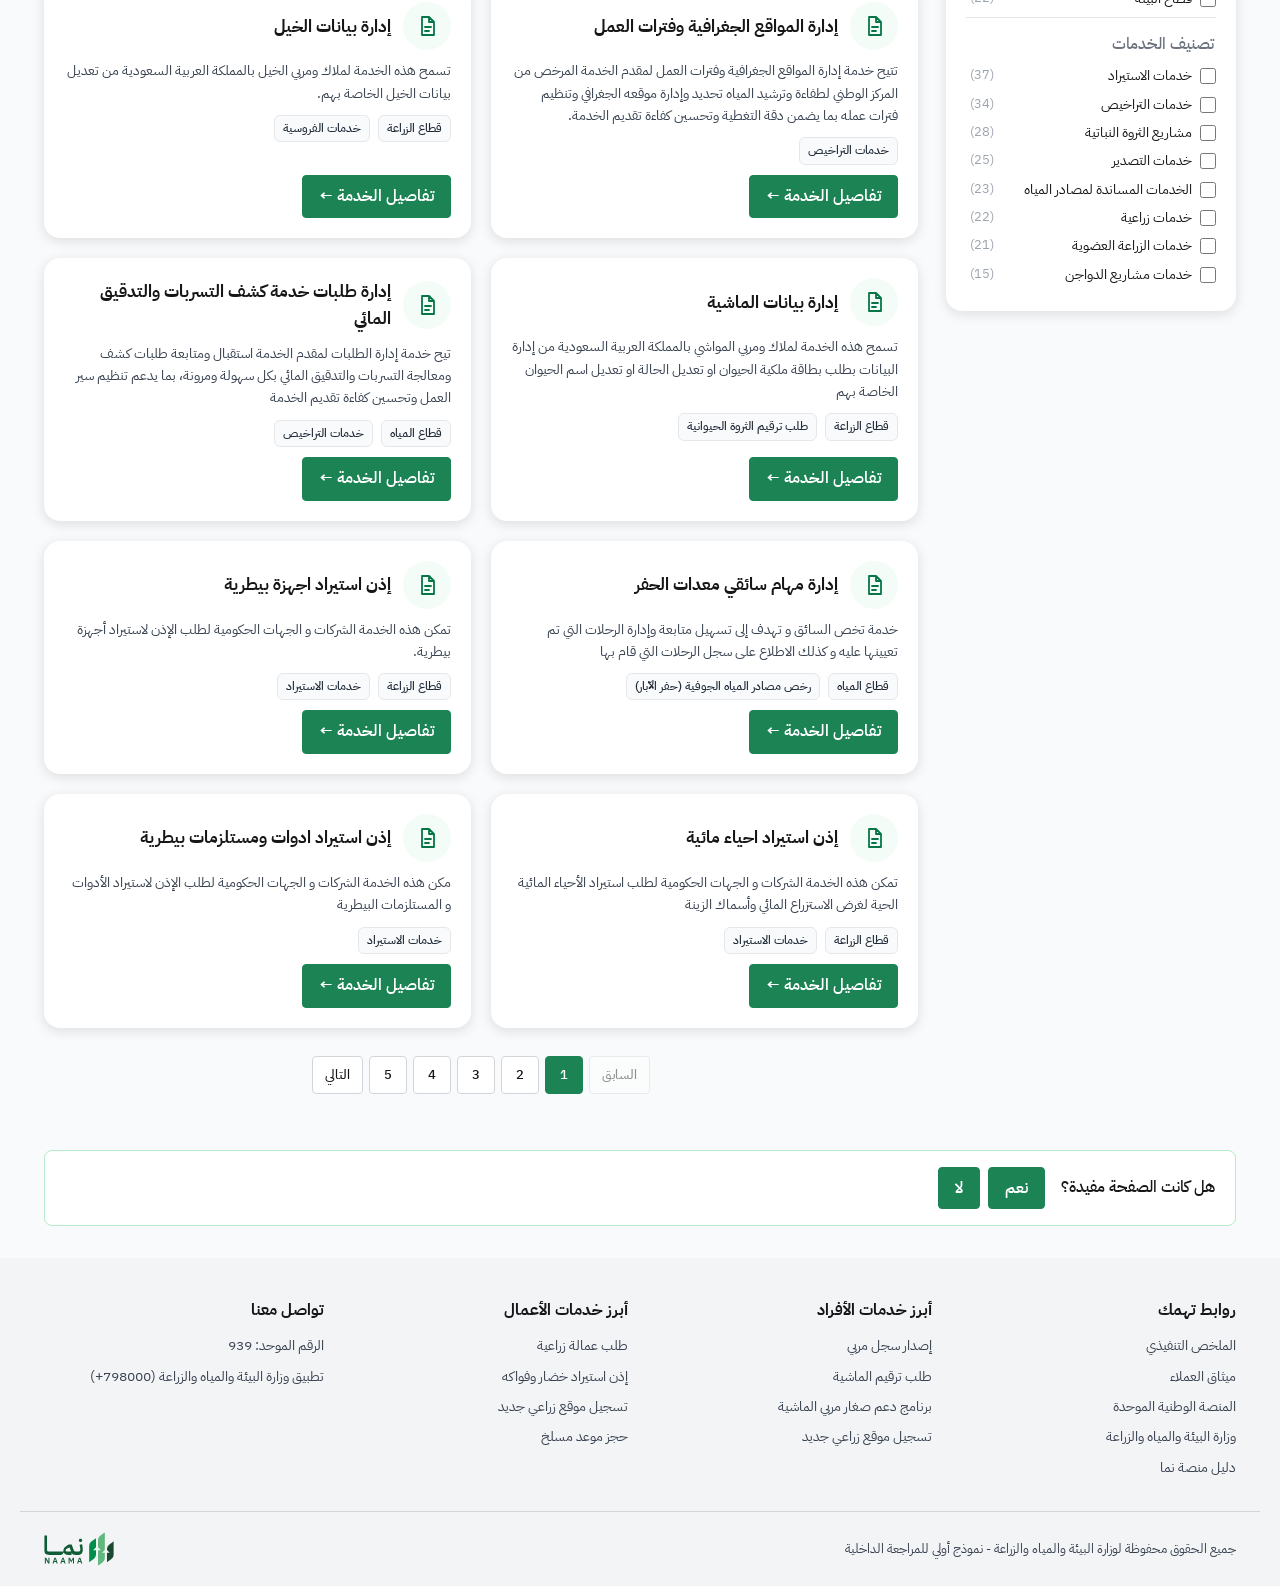
==== commit ba46cd5b: "feat: publish assistant and service-page updates at the GitHub root Copy the prototype assistant, go" ====
--- a/index.html
+++ b/index.html
@@ -1,107 +1,108 @@
-<!DOCTYPE html>
-<html lang="ar" dir="rtl">
-<head>
-  <meta charset="UTF-8">
-  <meta name="viewport" content="width=device-width, initial-scale=1.0">
-  <title>نما | دليل الخدمات الإلكترونية</title>
-  <link rel="preconnect" href="https://fonts.googleapis.com">
-  <link rel="preconnect" href="https://fonts.gstatic.com" crossorigin>
-  <link rel="stylesheet" href="https://fonts.googleapis.com/css2?family=IBM+Plex+Sans+Arabic:wght@400;500;600;700&display=swap">
-  <link rel="stylesheet" href="styles.css">
-</head>
-<body data-page="guide" class="guide-page">
-  <header id="site-header"></header>
-
-  <section class="page-header">
-    <div class="container">
-      <nav class="breadcrumb" aria-label="مسار التنقل">
-        <a href="https://naama.sa" target="_blank" rel="noopener noreferrer">الرئيسية</a>
-        <span class="sep">›</span>
-        <a href="index.html" aria-current="page">دليل الخدمات الإلكترونية</a>
-      </nav>
-      <h1>دليل الخدمات الإلكترونية</h1>
-    </div>
-  </section>
-
-  <main class="container main-content">
-    <section class="journey-banner" aria-labelledby="journey-banner-title">
-      <div class="journey-banner-text">
-        <span class="journey-banner-tag">جديد</span>
-        <h2 id="journey-banner-title">رحلة المستفيد</h2>
-        <p>لا تعرف اسم الخدمة؟ اختر صفتك ونشاطك واحتياجك، وسنوصلك للخدمة المناسبة في 4 خطوات.</p>
-        <ol class="journey-steps">
-          <li><span>1</span>من أنت؟</li>
-          <li><span>2</span>فئتك</li>
-          <li><span>3</span>احتياجك</li>
-          <li><span>4</span>الخدمة</li>
-        </ol>
-        <a class="btn btn-white" href="journey.html">ابدأ رحلة المستفيد ←</a>
-      </div>
-      <nav id="journey-types" class="journey-types" aria-label="ابدأ الرحلة حسب نوع المستفيد"></nav>
-    </section>
-
-    <section class="life-events" aria-labelledby="life-events-title">
-      <div class="proactive-head">
-        <h2 id="life-events-title">ماذا تريد أن تنجز؟</h2>
-        <span class="hint">اختر نوعك أولًا، ثم هدفك، وسنرتب لك الخدمات التي تحتاجها خطوة بخطوة.</span>
-        <a class="link-button see-all" href="events.html">كل الأحداث ←</a>
-      </div>
-      <div id="life-event-types" class="type-tabs" role="group" aria-label="نوع المستفيد"></div>
-      <nav id="life-events-list" class="life-events-list" aria-label="أحداث الحياة والأعمال"></nav>
-    </section>
-
-    <section class="proactive" aria-labelledby="proactive-title">
-      <div class="proactive-head">
-        <h2 id="proactive-title">خدماتك الاستباقية</h2>
-        <span class="hint">نذكّرك بالخدمات المستحقة قبل موعدها. (بيانات توضيحية لمستفيد افتراضي، تظهر بياناته الفعلية بعد تسجيل الدخول)</span>
-      </div>
-      <div id="proactive-list" class="proactive-list"></div>
-    </section>
-
-    <div class="search-holder">
-      <svg class="search-icon" viewBox="0 0 24 24" aria-hidden="true">
-        <circle cx="11" cy="11" r="7"></circle><path d="M20 20l-3.5-3.5"></path>
-      </svg>
-      <input id="guide-search" type="search" autocomplete="off" placeholder="ابحث باسم الخدمة أو بكلمات دارجة مثل رخصة بئر ..." aria-label="ابحث في الخدمات">
-    </div>
-    <div id="search-suggestions" class="search-suggestions" aria-label="الأكثر بحثًا"></div>
-
-    <div class="guide-layout">
-      <aside class="filters" aria-labelledby="filters-title">
-        <div class="filters-head">
-          <h2 id="filters-title">تصفية البحث</h2>
-          <button id="clear-filters" class="link-button" type="button" hidden>مسح التصفية</button>
-        </div>
-        <div id="filter-groups"></div>
-      </aside>
-
-      <section class="guide-results" aria-live="polite">
-        <div class="results-head">
-          <div>
-            <h2>جميع الخدمات</h2>
-            <div id="results-count" class="service-meta"></div>
-          </div>
-          <label class="sort-control">
-            <span>ترتيب الخدمات</span>
-            <select id="sort-select" class="form-control">
-              <option value="az">ترتيب أبجدي تصاعدي</option>
-              <option value="za">ترتيب أبجدي تنازلي</option>
-            </select>
-          </label>
-        </div>
-        <div id="guide-list" class="guide-list"></div>
-        <nav id="pagination" class="pagination" aria-label="ترقيم الصفحات"></nav>
-      </section>
-    </div>
-  </main>
-
-  <footer id="site-footer" class="site-footer"></footer>
-
-  <script src="layout.js"></script>
-  <script src="dom.js?v=1"></script>
-  <script src="data.js"></script>
-  <script src="life-events.js"></script>
-  <script src="search.js"></script>
-  <script src="guide.js?v=1"></script>
-</body>
-</html>
+<!DOCTYPE html>
+<html lang="ar" dir="rtl">
+<head>
+  <meta charset="UTF-8">
+  <meta name="viewport" content="width=device-width, initial-scale=1.0">
+  <title>نما | دليل الخدمات الإلكترونية</title>
+  <link rel="preconnect" href="https://fonts.googleapis.com">
+  <link rel="preconnect" href="https://fonts.gstatic.com" crossorigin>
+  <link rel="stylesheet" href="https://fonts.googleapis.com/css2?family=IBM+Plex+Sans+Arabic:wght@400;500;600;700&display=swap">
+  <link rel="stylesheet" href="styles.css">
+</head>
+<body data-page="guide" class="guide-page">
+  <header id="site-header"></header>
+
+  <section class="page-header">
+    <div class="container">
+      <nav class="breadcrumb" aria-label="مسار التنقل">
+        <a href="https://naama.sa" target="_blank" rel="noopener noreferrer">الرئيسية</a>
+        <span class="sep">›</span>
+        <a href="index.html" aria-current="page">دليل الخدمات الإلكترونية</a>
+      </nav>
+      <h1>دليل الخدمات الإلكترونية</h1>
+    </div>
+  </section>
+
+  <main class="container main-content">
+    <section class="journey-banner" aria-labelledby="journey-banner-title">
+      <div class="journey-banner-text">
+        <span class="journey-banner-tag">جديد</span>
+        <h2 id="journey-banner-title">رحلة المستفيد</h2>
+        <p>لا تعرف اسم الخدمة؟ اختر صفتك ونشاطك واحتياجك، وسنوصلك للخدمة المناسبة في 4 خطوات.</p>
+        <ol class="journey-steps">
+          <li><span>1</span>من أنت؟</li>
+          <li><span>2</span>فئتك</li>
+          <li><span>3</span>احتياجك</li>
+          <li><span>4</span>الخدمة</li>
+        </ol>
+        <a class="btn btn-white" href="journey.html">ابدأ رحلة المستفيد ←</a>
+      </div>
+      <nav id="journey-types" class="journey-types" aria-label="ابدأ الرحلة حسب نوع المستفيد"></nav>
+    </section>
+
+    <section class="life-events" aria-labelledby="life-events-title">
+      <div class="proactive-head">
+        <h2 id="life-events-title">ماذا تريد أن تنجز؟</h2>
+        <span class="hint">اختر نوعك أولًا، ثم هدفك، وسنرتب لك الخدمات التي تحتاجها خطوة بخطوة.</span>
+        <a class="link-button see-all" href="events.html">كل الأحداث ←</a>
+      </div>
+      <div id="life-event-types" class="type-tabs" role="group" aria-label="نوع المستفيد"></div>
+      <nav id="life-events-list" class="life-events-list" aria-label="أحداث الحياة والأعمال"></nav>
+    </section>
+
+    <section class="proactive" aria-labelledby="proactive-title">
+      <div class="proactive-head">
+        <h2 id="proactive-title">خدماتك الاستباقية</h2>
+        <span class="hint">نذكّرك بالخدمات المستحقة قبل موعدها. (بيانات توضيحية لمستفيد افتراضي، تظهر بياناته الفعلية بعد تسجيل الدخول)</span>
+      </div>
+      <div id="proactive-list" class="proactive-list"></div>
+    </section>
+
+    <div class="search-holder">
+      <svg class="search-icon" viewBox="0 0 24 24" aria-hidden="true">
+        <circle cx="11" cy="11" r="7"></circle><path d="M20 20l-3.5-3.5"></path>
+      </svg>
+      <input id="guide-search" type="search" autocomplete="off" placeholder="ابحث باسم الخدمة أو بكلمات دارجة مثل رخصة بئر ..." aria-label="ابحث في الخدمات">
+    </div>
+    <div id="search-suggestions" class="search-suggestions" aria-label="الأكثر بحثًا"></div>
+
+    <div class="guide-layout">
+      <aside class="filters" aria-labelledby="filters-title">
+        <div class="filters-head">
+          <h2 id="filters-title">تصفية البحث</h2>
+          <button id="clear-filters" class="link-button" type="button" hidden>مسح التصفية</button>
+        </div>
+        <div id="filter-groups"></div>
+      </aside>
+
+      <section class="guide-results" aria-live="polite">
+        <div class="results-head">
+          <div>
+            <h2>جميع الخدمات</h2>
+            <div id="results-count" class="service-meta"></div>
+          </div>
+          <label class="sort-control">
+            <span>ترتيب الخدمات</span>
+            <select id="sort-select" class="form-control">
+              <option value="az">ترتيب أبجدي تصاعدي</option>
+              <option value="za">ترتيب أبجدي تنازلي</option>
+            </select>
+          </label>
+        </div>
+        <div id="guide-list" class="guide-list"></div>
+        <nav id="pagination" class="pagination" aria-label="ترقيم الصفحات"></nav>
+      </section>
+    </div>
+  </main>
+
+  <footer id="site-footer" class="site-footer"></footer>
+
+  <script src="layout.js"></script>
+  <script src="dom.js?v=1"></script>
+  <script src="data.js"></script>
+  <script src="life-events.js"></script>
+  <script src="search.js"></script>
+  <script src="guide.js?v=1"></script>
+  <script src="assistant.js"></script>
+</body>
+</html>
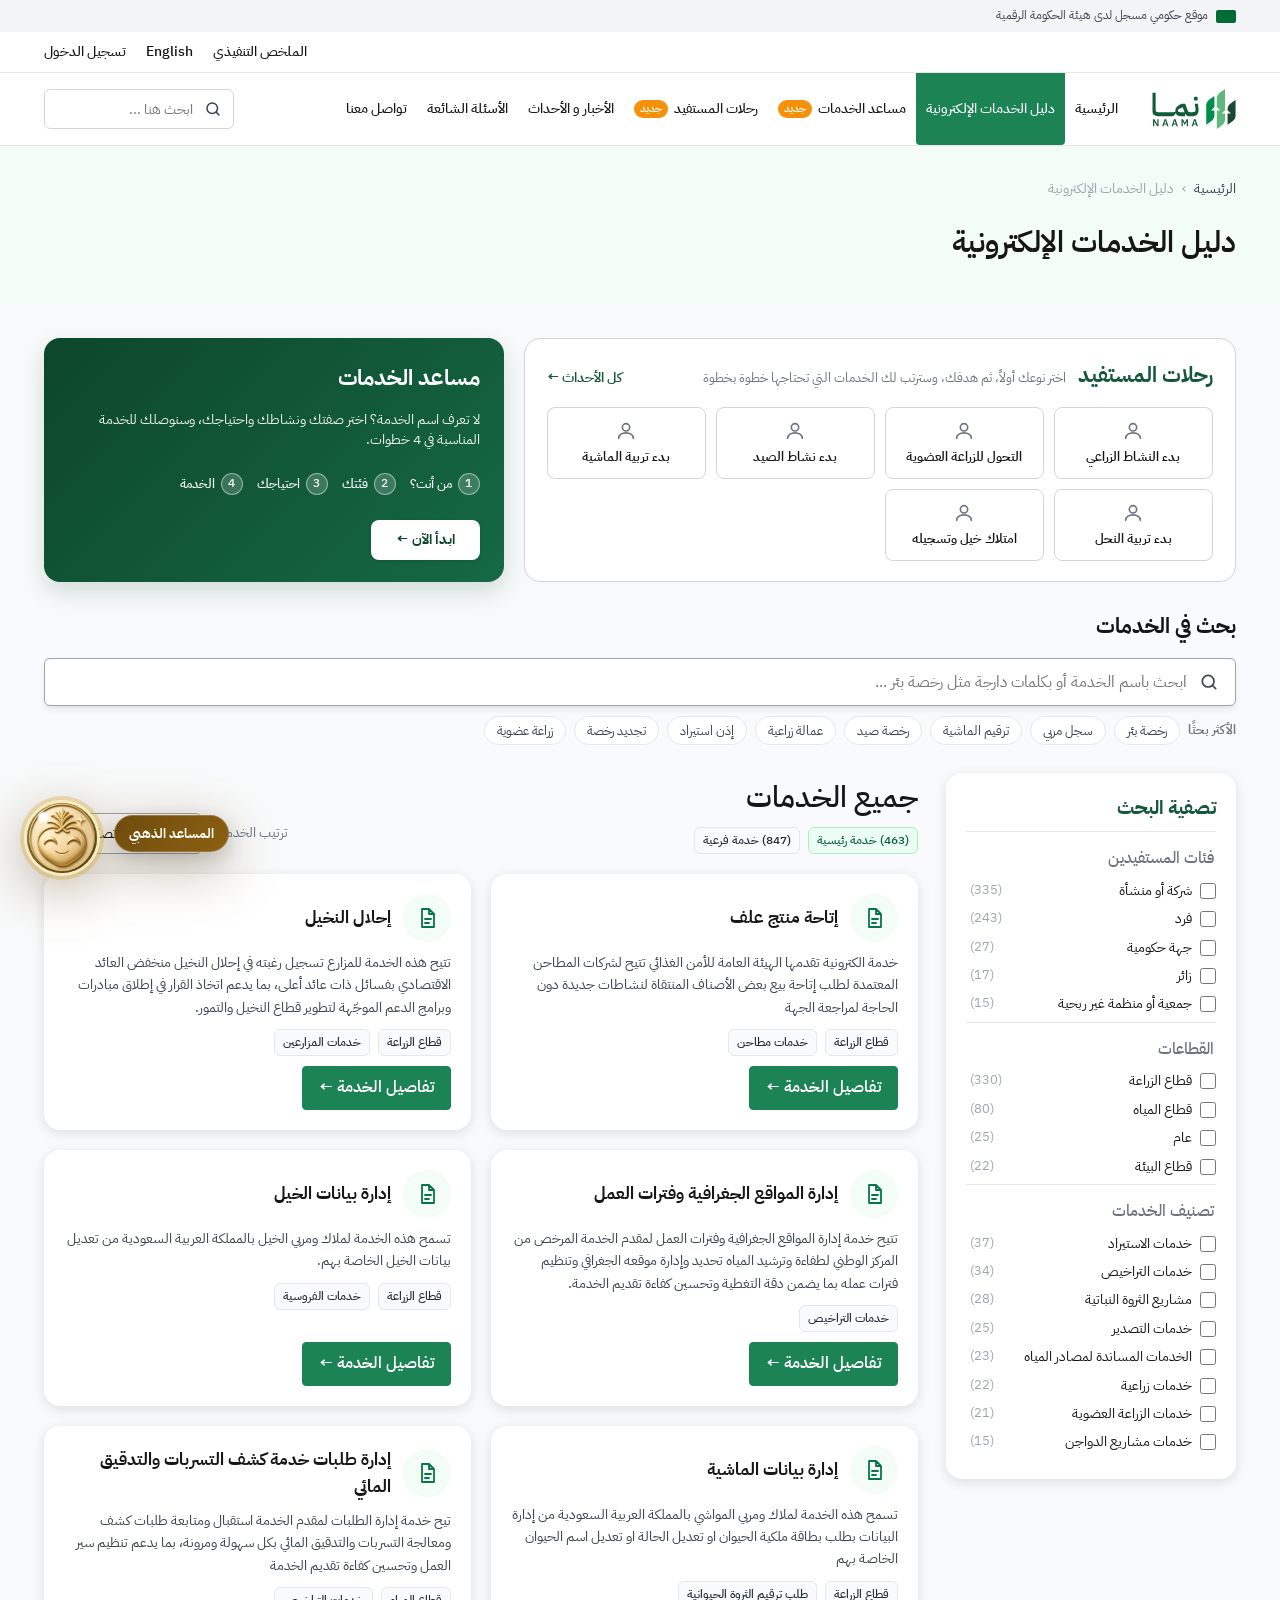
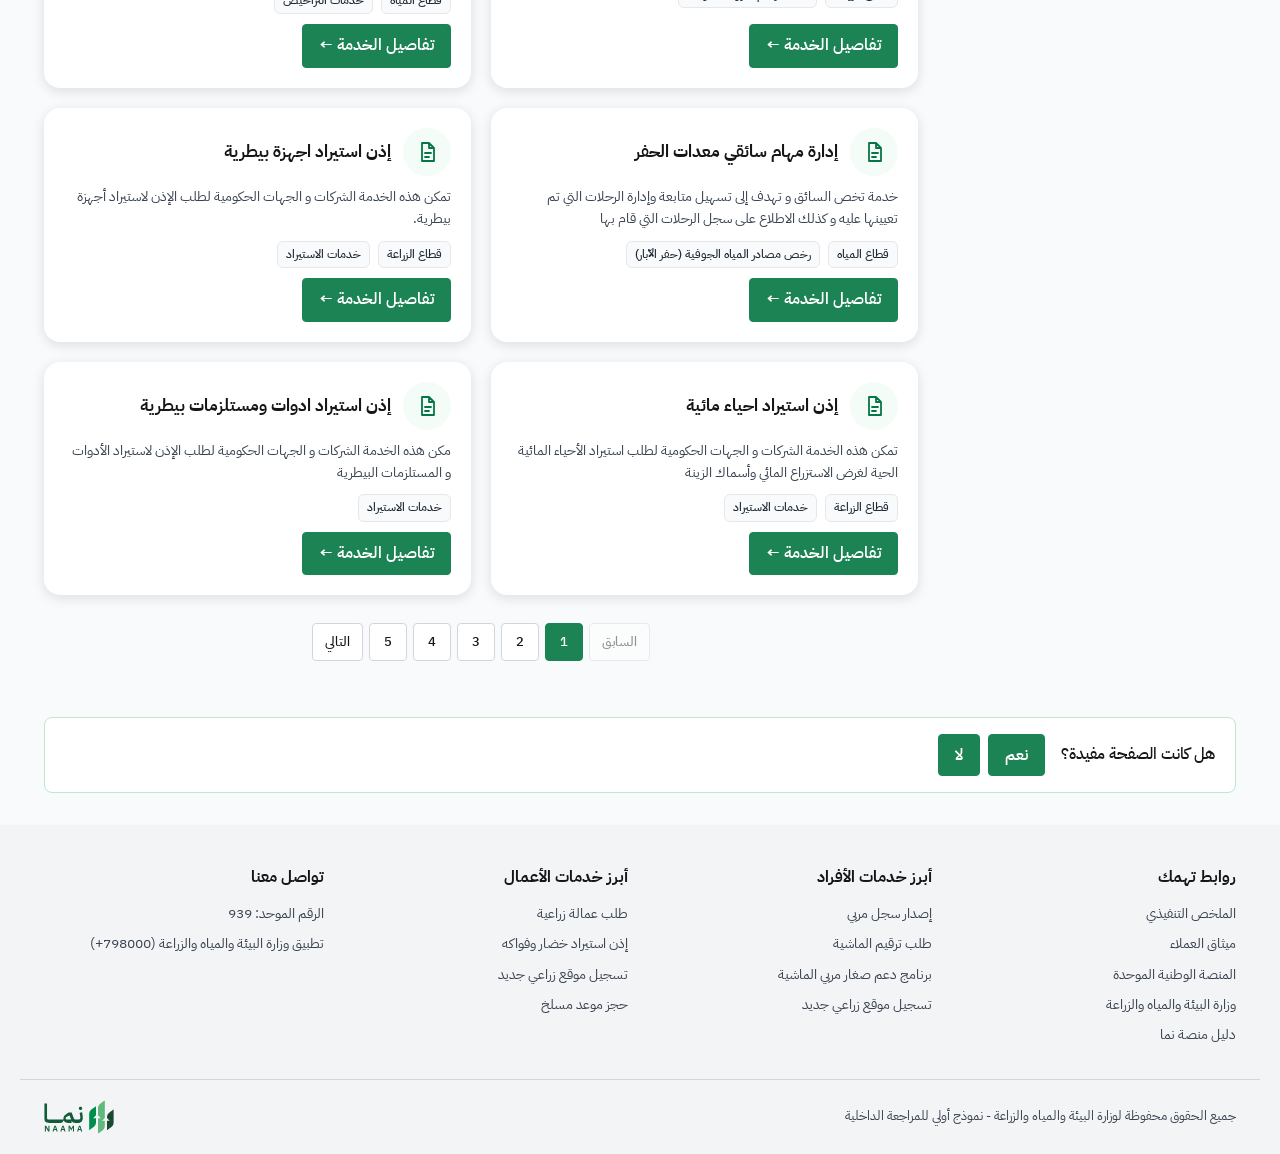
==== commit fcddc816: "feat: redesign homepage with service assistant, beneficiary journeys, and clean search layout" ====
--- a/index.html
+++ b/index.html
@@ -24,47 +24,45 @@
   </section>
 
   <main class="container main-content">
-    <section class="journey-banner" aria-labelledby="journey-banner-title">
-      <div class="journey-banner-text">
-        <span class="journey-banner-tag">جديد</span>
-        <h2 id="journey-banner-title">رحلة المستفيد</h2>
-        <p>لا تعرف اسم الخدمة؟ اختر صفتك ونشاطك واحتياجك، وسنوصلك للخدمة المناسبة في 4 خطوات.</p>
-        <ol class="journey-steps">
-          <li><span>1</span>من أنت؟</li>
-          <li><span>2</span>فئتك</li>
-          <li><span>3</span>احتياجك</li>
-          <li><span>4</span>الخدمة</li>
-        </ol>
-        <a class="btn btn-white" href="journey.html">ابدأ رحلة المستفيد ←</a>
+    <div class="hero-split-grid">
+      <!-- لوحة رحلات المستفيد (على اليمين) -->
+      <section class="journeys-panel" aria-labelledby="life-events-title">
+        <div class="journeys-panel-head">
+          <div class="journeys-title-group">
+            <h2 id="life-events-title">رحلات المستفيد</h2>
+            <span class="hint">اختر نوعك أولاً، ثم هدفك، وسترتب لك الخدمات التي تحتاجها خطوة بخطوة</span>
+          </div>
+          <a class="link-button see-all" href="events.html">كل الأحداث ←</a>
+        </div>
+        <nav id="life-events-list" class="journeys-cards-grid" aria-label="رحلات المستفيد"></nav>
+      </section>
+
+      <!-- بطاقة مساعد الخدمات (على اليسار) -->
+      <section class="assistant-banner" aria-labelledby="assistant-banner-title">
+        <div class="assistant-banner-content">
+          <h2 id="assistant-banner-title">مساعد الخدمات</h2>
+          <p>لا تعرف اسم الخدمة؟ اختر صفتك ونشاطك واحتياجك، وسنوصلك للخدمة المناسبة في 4 خطوات.</p>
+          <ol class="assistant-steps">
+            <li><span>1</span>من أنت؟</li>
+            <li><span>2</span>فئتك</li>
+            <li><span>3</span>احتياجك</li>
+            <li><span>4</span>الخدمة</li>
+          </ol>
+          <a class="btn btn-assistant-start" href="journey.html">ابدأ الآن ←</a>
+        </div>
+      </section>
+    </div>
+
+    <section class="services-search-area" aria-labelledby="search-services-title">
+      <h2 id="search-services-title" class="services-search-title">بحث في الخدمات</h2>
+      <div class="search-holder">
+        <svg class="search-icon" viewBox="0 0 24 24" aria-hidden="true">
+          <circle cx="11" cy="11" r="7"></circle><path d="M20 20l-3.5-3.5"></path>
+        </svg>
+        <input id="guide-search" type="search" autocomplete="off" placeholder="ابحث باسم الخدمة أو بكلمات دارجة مثل رخصة بئر ..." aria-label="ابحث في الخدمات">
       </div>
-      <nav id="journey-types" class="journey-types" aria-label="ابدأ الرحلة حسب نوع المستفيد"></nav>
+      <div id="search-suggestions" class="search-suggestions" aria-label="الأكثر بحثًا"></div>
     </section>
-
-    <section class="life-events" aria-labelledby="life-events-title">
-      <div class="proactive-head">
-        <h2 id="life-events-title">ماذا تريد أن تنجز؟</h2>
-        <span class="hint">اختر نوعك أولًا، ثم هدفك، وسنرتب لك الخدمات التي تحتاجها خطوة بخطوة.</span>
-        <a class="link-button see-all" href="events.html">كل الأحداث ←</a>
-      </div>
-      <div id="life-event-types" class="type-tabs" role="group" aria-label="نوع المستفيد"></div>
-      <nav id="life-events-list" class="life-events-list" aria-label="أحداث الحياة والأعمال"></nav>
-    </section>
-
-    <section class="proactive" aria-labelledby="proactive-title">
-      <div class="proactive-head">
-        <h2 id="proactive-title">خدماتك الاستباقية</h2>
-        <span class="hint">نذكّرك بالخدمات المستحقة قبل موعدها. (بيانات توضيحية لمستفيد افتراضي، تظهر بياناته الفعلية بعد تسجيل الدخول)</span>
-      </div>
-      <div id="proactive-list" class="proactive-list"></div>
-    </section>
-
-    <div class="search-holder">
-      <svg class="search-icon" viewBox="0 0 24 24" aria-hidden="true">
-        <circle cx="11" cy="11" r="7"></circle><path d="M20 20l-3.5-3.5"></path>
-      </svg>
-      <input id="guide-search" type="search" autocomplete="off" placeholder="ابحث باسم الخدمة أو بكلمات دارجة مثل رخصة بئر ..." aria-label="ابحث في الخدمات">
-    </div>
-    <div id="search-suggestions" class="search-suggestions" aria-label="الأكثر بحثًا"></div>
 
     <div class="guide-layout">
       <aside class="filters" aria-labelledby="filters-title">
--- a/styles.css
+++ b/styles.css
@@ -448,3 +448,231 @@
   .service-list { grid-template-columns: 1fr; }
   .footer-grid { grid-template-columns: 1fr; }
 }
+
+
+/* ==========================================================================
+   التصميم الجديد للصفحة الرئيسية (رحلات المستفيد ومساعد الخدمات والبحث)
+   ========================================================================== */
+
+.hero-split-grid {
+  display: grid;
+  grid-template-columns: minmax(0, 1.55fr) minmax(0, 1fr);
+  gap: 20px;
+  align-items: stretch;
+  margin-bottom: 28px;
+}
+
+/* ---------- لوحة رحلات المستفيد (على اليمين في RTL) ---------- */
+.journeys-panel {
+  background: #fff;
+  border: 1px solid var(--neutral-300);
+  border-radius: 16px;
+  padding: 20px 22px;
+  display: flex;
+  flex-direction: column;
+  justify-content: flex-start;
+  box-shadow: 0 2px 10px rgba(0, 0, 0, 0.02);
+}
+
+.journeys-panel-head {
+  display: flex;
+  align-items: baseline;
+  justify-content: space-between;
+  margin-bottom: 14px;
+  flex-wrap: wrap;
+  gap: 8px 12px;
+}
+
+.journeys-title-group {
+  display: flex;
+  align-items: baseline;
+  flex-wrap: wrap;
+  gap: 8px 12px;
+}
+
+.journeys-title-group h2 {
+  margin: 0;
+  font-size: 21px;
+  font-weight: 700;
+  color: var(--primary-dark);
+}
+
+.journeys-title-group .hint {
+  font-size: 13px;
+  color: var(--text-secondary);
+  font-weight: 400;
+}
+
+.journeys-panel-head .see-all {
+  font-size: 13.5px;
+  font-weight: 600;
+  color: var(--primary-dark);
+  text-decoration: none;
+  margin-inline-start: auto;
+  transition: color .15s;
+}
+
+.journeys-panel-head .see-all:hover {
+  color: var(--primary);
+  text-decoration: underline;
+}
+
+/* شبكة بطاقات الرحلات (4 أعمدة كما في الصورة) */
+.journeys-cards-grid {
+  display: grid;
+  grid-template-columns: repeat(4, minmax(0, 1fr));
+  gap: 10px;
+  flex: 1;
+}
+
+.life-event-chip {
+  display: flex;
+  flex-direction: column;
+  align-items: center;
+  justify-content: center;
+  text-align: center;
+  gap: 6px;
+  padding: 12px 6px;
+  min-height: 72px;
+  border-radius: 8px;
+  background: #fff;
+  border: 1px solid var(--neutral-300);
+  color: var(--text-default);
+  text-decoration: none;
+  transition: border-color .15s, transform .15s, box-shadow .15s;
+}
+
+.life-event-chip:hover, .life-event-chip:focus-visible {
+  border-color: var(--primary);
+  transform: translateY(-2px);
+  box-shadow: 0 4px 12px rgba(20, 87, 58, 0.08);
+  outline: none;
+}
+
+.life-event-chip svg {
+  width: 22px;
+  height: 22px;
+  fill: none;
+  stroke: var(--text-secondary);
+  stroke-width: 1.8;
+  stroke-linecap: round;
+  stroke-linejoin: round;
+  transition: stroke .15s;
+}
+
+.life-event-chip:hover svg {
+  stroke: var(--primary);
+}
+
+.life-event-chip .title {
+  font-weight: 600;
+  font-size: 13px;
+  line-height: 1.35;
+  color: var(--text-default);
+}
+
+.life-event-chip .count {
+  display: none !important;
+}
+
+/* ---------- بطاقة مساعد الخدمات (على اليسار في RTL) ---------- */
+.assistant-banner {
+  background: linear-gradient(135deg, #0d462b 0%, #156945 100%);
+  border-radius: 16px;
+  padding: 22px 24px;
+  color: #fff;
+  display: flex;
+  flex-direction: column;
+  justify-content: space-between;
+  box-shadow: 0 10px 25px rgba(20, 87, 58, 0.18);
+}
+
+.assistant-banner-content {
+  display: flex;
+  flex-direction: column;
+  height: 100%;
+  justify-content: space-between;
+}
+
+.assistant-banner-content h2 {
+  margin: 0 0 6px;
+  font-size: 22px;
+  font-weight: 700;
+  color: #fff;
+}
+
+.assistant-banner-content p {
+  margin: 0 0 14px;
+  color: rgba(255, 255, 255, 0.92);
+  font-size: 13.5px;
+  line-height: 1.5;
+}
+
+.assistant-steps {
+  list-style: none;
+  display: flex;
+  flex-wrap: wrap;
+  align-items: center;
+  gap: 6px 14px;
+  padding: 0;
+  margin: 0 0 16px;
+  font-weight: 500;
+  font-size: 13px;
+}
+
+.assistant-steps li {
+  display: flex;
+  align-items: center;
+  gap: 6px;
+}
+
+.assistant-steps span {
+  width: 22px;
+  height: 22px;
+  border-radius: 50%;
+  display: grid;
+  place-items: center;
+  background: rgba(255, 255, 255, 0.18);
+  border: 1px solid rgba(255, 255, 255, 0.45);
+  font-size: 12px;
+}
+
+.btn-assistant-start {
+  background: #fff;
+  color: #0d462b;
+  font-size: 14px;
+  font-weight: 700;
+  padding: 8px 24px;
+  border-radius: 8px;
+  align-self: flex-start;
+  text-decoration: none;
+  box-shadow: 0 2px 4px rgba(0, 0, 0, 0.1);
+  transition: background .15s, transform .15s;
+}
+
+.btn-assistant-start:hover {
+  background: #ebf7f0;
+  transform: translateY(-1px);
+}
+
+/* ---------- قسم البحث في الخدمات ---------- */
+.services-search-area {
+  margin-top: 26px;
+  margin-bottom: 24px;
+}
+
+.services-search-title {
+  margin: 0 0 14px;
+  font-size: 21px;
+  font-weight: 700;
+  color: var(--text-default);
+}
+
+@media (max-width: 960px) {
+  .hero-split-grid {
+    grid-template-columns: 1fr;
+  }
+  .journeys-cards-grid {
+    grid-template-columns: repeat(2, minmax(0, 1fr));
+  }
+}
